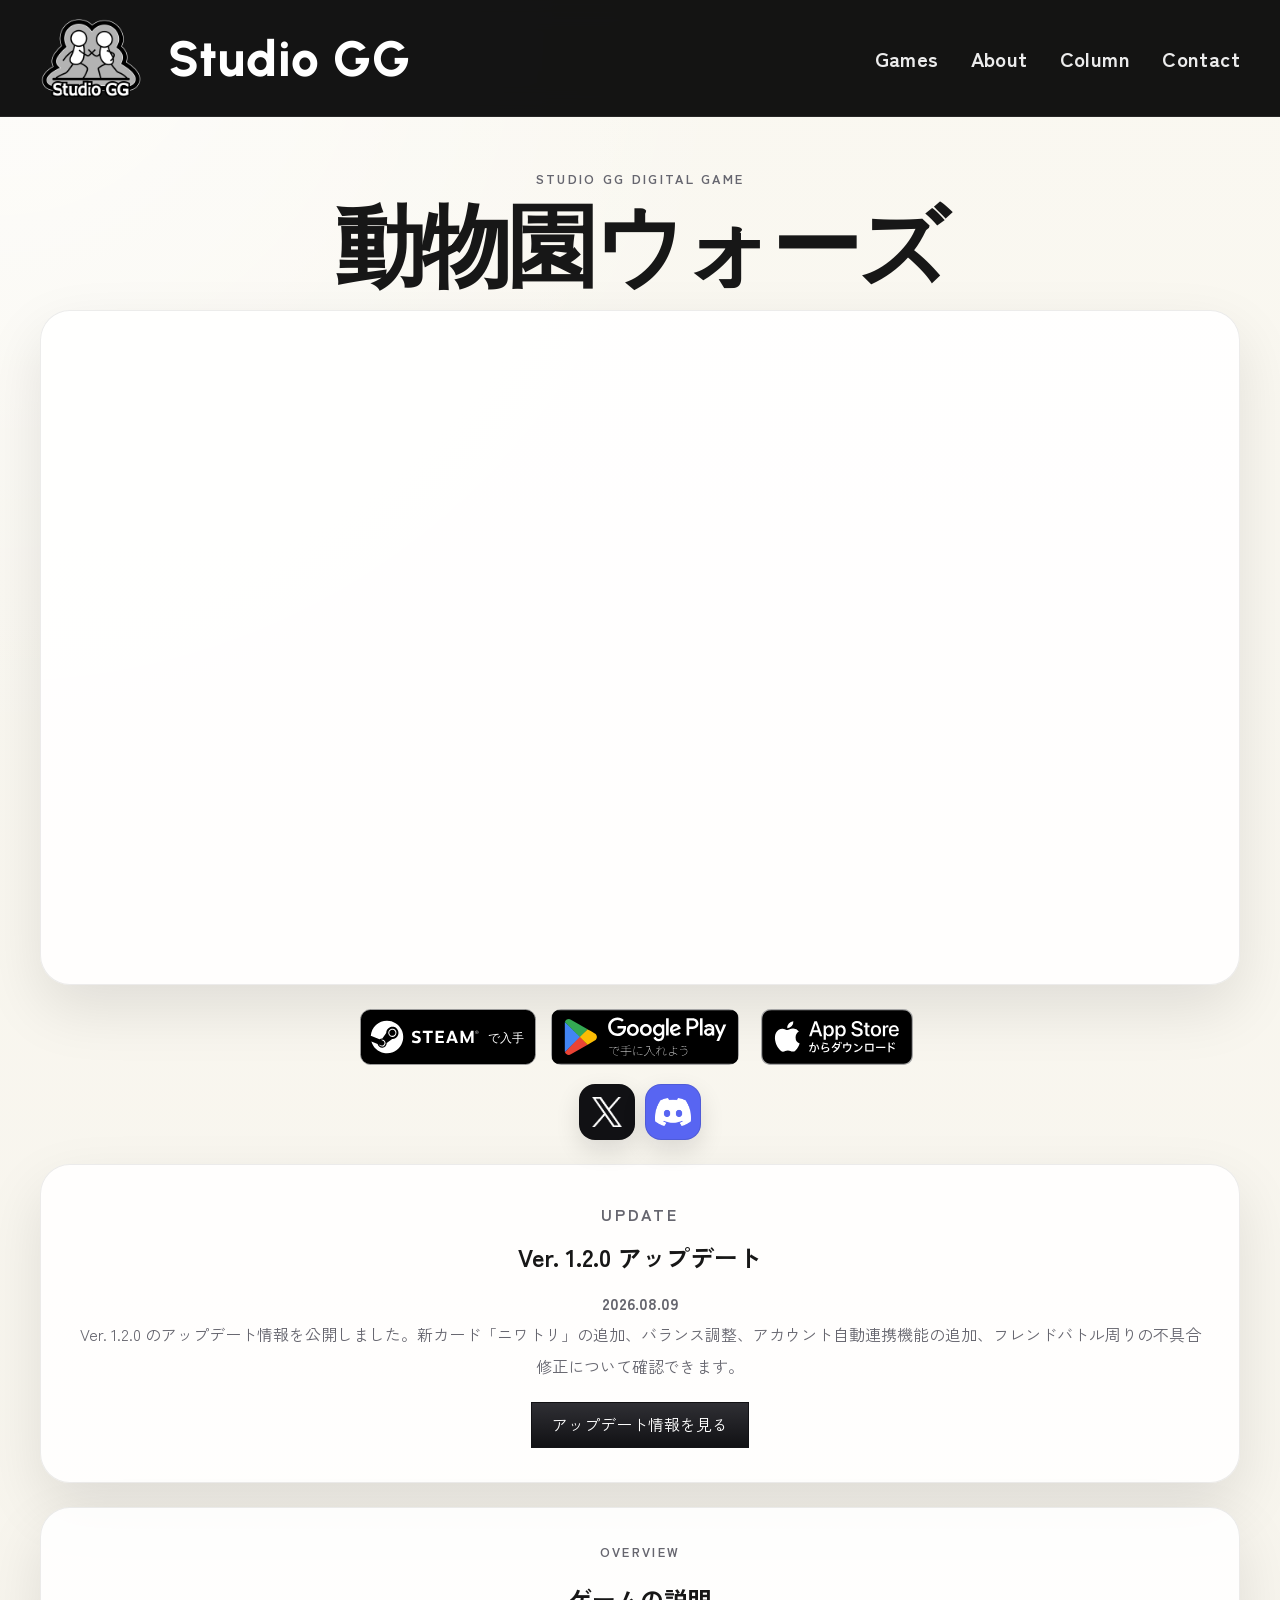
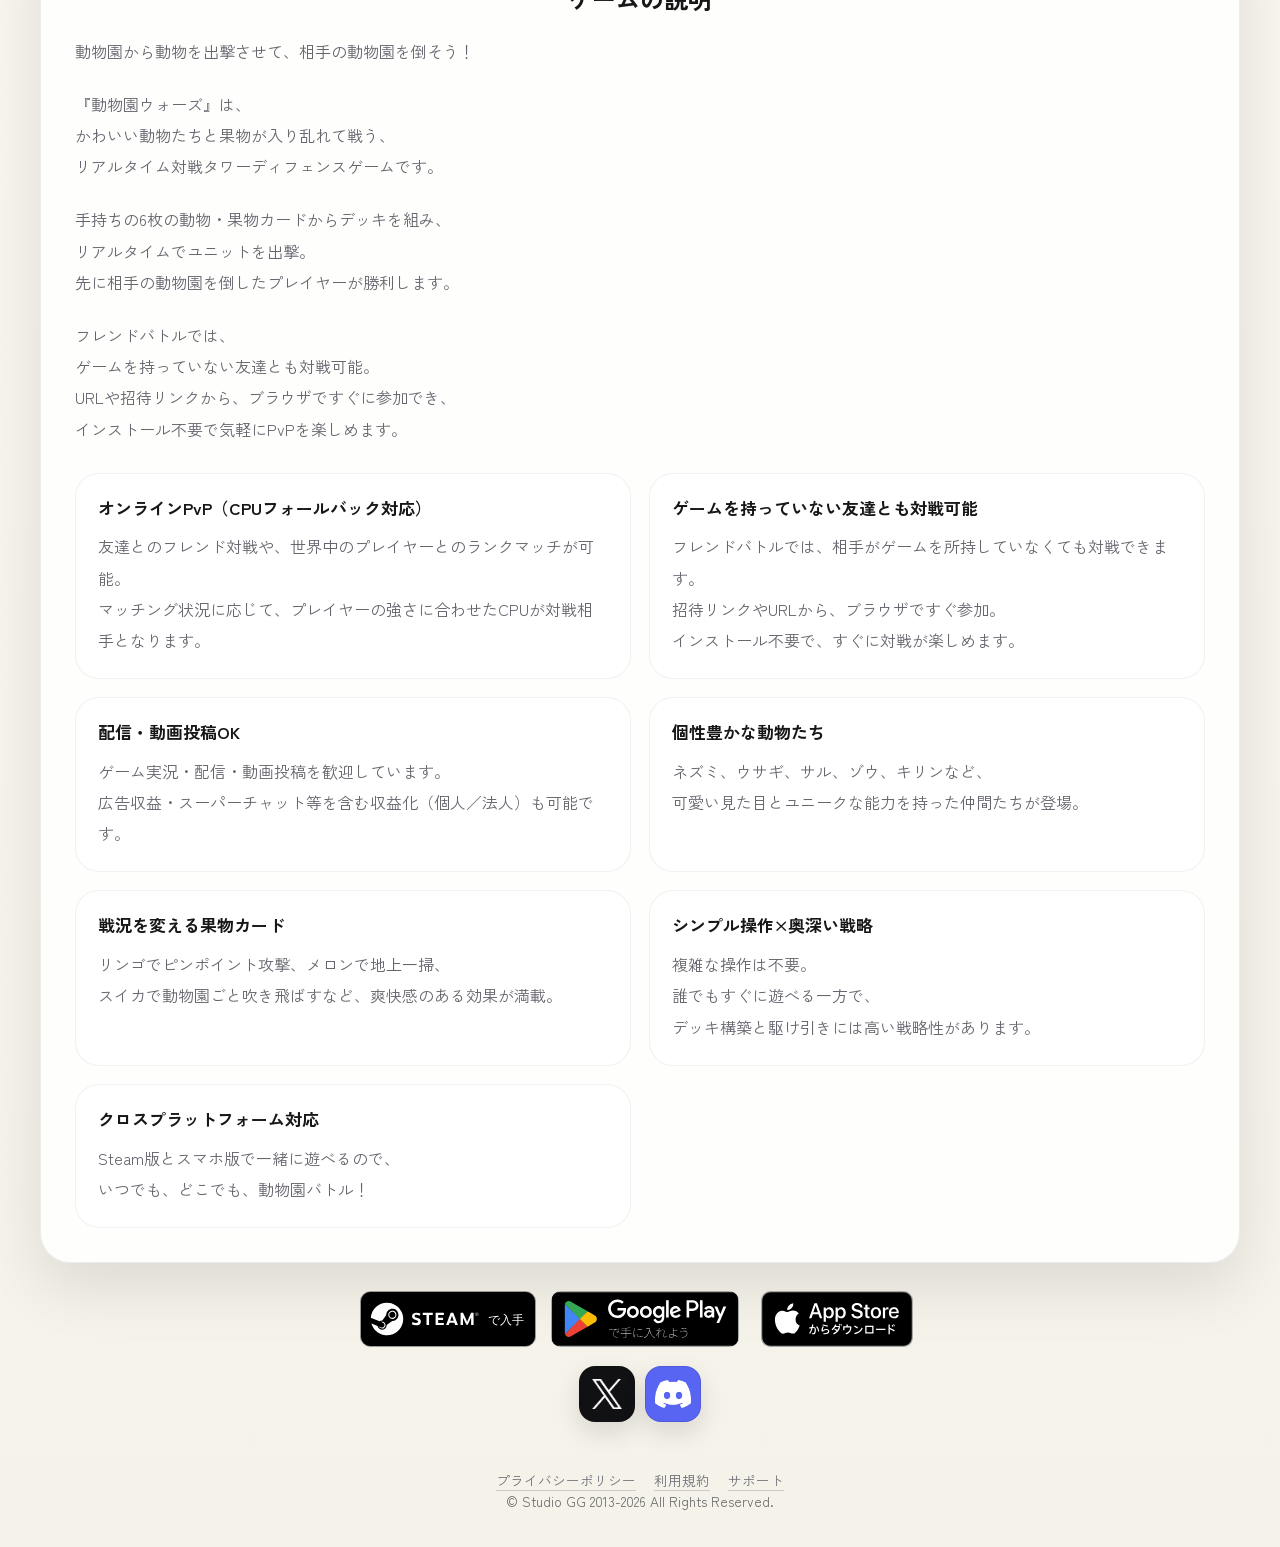
==== zoowars/index.html @ 24bf8c4b "Add Korean Zoo Wars landing page" ====
<!DOCTYPE html>
<html lang="ja">
<head>
  <!-- Google tag (gtag.js) -->
  <script async src="https://www.googletagmanager.com/gtag/js?id=AW-18334052214"></script>
  <script>
    window.dataLayer = window.dataLayer || [];
    function gtag(){dataLayer.push(arguments);}
    gtag('js', new Date());

    gtag('config', 'AW-18334052214');

    function gtag_report_conversion(url) {
      var callback = function () {
        if (typeof(url) != 'undefined') {
          window.location = url;
        }
      };
      gtag('event', 'conversion', {
          'send_to': 'AW-18334052214/2mWXCI-h9tIcEPberaZE',
          'value': 1.0,
          'currency': 'JPY',
          'event_callback': callback
      });
      return false;
    }
  </script>
  <meta charset="UTF-8">
  <meta name="viewport" content="width=device-width, initial-scale=1.0">
  <title>動物園ウォーズ | Studio GG</title>
  <meta
    name="description"
    content="動物園ウォーズは、かわいい動物たちと果物が入り乱れて戦うリアルタイム対戦タワーディフェンスゲームです。"
  >
  <link rel="preconnect" href="https://fonts.googleapis.com">
  <link rel="preconnect" href="https://fonts.gstatic.com" crossorigin>
  <link href="https://fonts.googleapis.com/css2?family=Zen+Kaku+Gothic+New:wght@400;500;700;900&family=Urbanist:wght@700;800&display=swap" rel="stylesheet">
  <link rel="icon" type="image/png" href="../assets/StudioGG_Logo.png">
  <link rel="alternate" hreflang="ja" href="https://studiogg.jp/zoowars/">
  <link rel="alternate" hreflang="en" href="https://studiogg.jp/zoowars/en/">
  <link rel="alternate" hreflang="ko" href="https://studiogg.jp/zoowars/ko/">
  <link rel="stylesheet" href="../styles.css">
  <link rel="stylesheet" href="zoowars.css">
</head>
<body>
  <header class="site-header">
    <div class="header-inner">
      <a class="brand" href="../index.html" aria-label="Studio GG トップへ">
        <img class="brand-logo" src="../assets/StudioGG_Logo.png" alt="Studio GG logo">
        <span class="brand-name">Studio GG</span>
      </a>
      <nav class="site-nav" aria-label="メインナビゲーション">
        <a href="../games.html">Games</a>
        <a href="../about.html">About</a>
        <a href="https://note.com/studiogg" target="_blank" rel="noreferrer">Column</a>
        <a href="../about.html#contact">Contact</a>
      </nav>
    </div>
  </header>

  <main class="zoowars-main">
    <section class="zoowars-movie-section" id="movie">
      <div class="zoowars-shell">
        <div class="zoowars-section-heading">
          <p class="zoowars-eyebrow">Studio GG Digital Game</p>
          <h1 class="zoowars-title">動物園ウォーズ</h1>
        </div>
        <div class="zoowars-movie-frame">
          <iframe
            src="https://www.youtube.com/embed/c8pI8lJVBgU"
            title="動物園ウォーズ Trailer"
            allow="accelerometer; autoplay; clipboard-write; encrypted-media; gyroscope; picture-in-picture; web-share"
            allowfullscreen
          ></iframe>
        </div>
      </div>
    </section>

    <section class="zoowars-links-section">
      <div class="zoowars-shell">
        <div class="zoowars-links">
          <a class="store-badge-link store-badge-steam store-badge-steam-large" href="https://store.steampowered.com/app/3989360/" target="_blank" rel="noreferrer" aria-label="Steam" onclick="gtag_report_conversion();"></a>
          <a class="store-badge-link" href="https://play.google.com/store/apps/details?id=jp.studiogg.zoowars" target="_blank" rel="noreferrer" aria-label="Google Play" onclick="gtag_report_conversion();">
            <span class="store-badge store-badge-google" aria-hidden="true"></span>
          </a>
          <a class="store-badge-link" href="https://apps.apple.com/app/id6759058085" target="_blank" rel="noreferrer" aria-label="App Store" onclick="gtag_report_conversion();">
            <span class="store-badge store-badge-appstore" aria-hidden="true"></span>
          </a>
        </div>
        <div class="zoowars-social-links" aria-label="動物園ウォーズ公式SNS">
          <a class="zoowars-social-link zoowars-social-x" href="https://x.com/ZooWarsStudioGG" target="_blank" rel="noreferrer" aria-label="動物園ウォーズ公式X">
            <img src="../assets/x-logo-white.png" alt="" aria-hidden="true">
          </a>
          <a class="zoowars-social-link zoowars-social-discord" href="https://discord.gg/shvw73ctFb" target="_blank" rel="noreferrer" aria-label="動物園ウォーズ公式Discord">
            <img src="../assets/Discord-Symbol-White.png" alt="" aria-hidden="true">
          </a>
        </div>
      </div>
    </section>

    <section class="zoowars-update-section" id="updates">
      <div class="zoowars-shell">
        <div class="zoowars-update-card">
          <div class="zoowars-section-heading">
            <p class="zoowars-eyebrow">Update</p>
            <h2>Ver. 1.2.0 アップデート</h2>
          </div>
          <p class="zoowars-update-date">2026.08.09</p>
          <p>Ver. 1.2.0 のアップデート情報を公開しました。新カード「ニワトリ」の追加、バランス調整、アカウント自動連携機能の追加、フレンドバトル周りの不具合修正について確認できます。</p>
          <p class="zoowars-update-actions">
            <a class="button primary" href="updates.html">アップデート情報を見る</a>
          </p>
        </div>
      </div>
    </section>

    <section class="zoowars-description-section" id="overview">
      <div class="zoowars-shell">
        <div class="zoowars-description">
          <div class="zoowars-section-heading">
            <p class="zoowars-eyebrow">Overview</p>
            <h2>ゲームの説明</h2>
          </div>

          <p>動物園から動物を出撃させて、相手の動物園を倒そう！</p>

          <p>『動物園ウォーズ』は、<br>かわいい動物たちと果物が入り乱れて戦う、<br>リアルタイム対戦タワーディフェンスゲームです。</p>

          <p>手持ちの6枚の動物・果物カードからデッキを組み、<br>リアルタイムでユニットを出撃。<br>先に相手の動物園を倒したプレイヤーが勝利します。</p>

          <p>フレンドバトルでは、<br>ゲームを持っていない友達とも対戦可能。<br>URLや招待リンクから、ブラウザですぐに参加でき、<br>インストール不要で気軽にPvPを楽しめます。</p>

          <div class="zoowars-feature-list">
            <article class="zoowars-feature">
              <h3>オンラインPvP（CPUフォールバック対応）</h3>
              <p>友達とのフレンド対戦や、世界中のプレイヤーとのランクマッチが可能。<br>マッチング状況に応じて、プレイヤーの強さに合わせたCPUが対戦相手となります。</p>
            </article>

            <article class="zoowars-feature">
              <h3>ゲームを持っていない友達とも対戦可能</h3>
              <p>フレンドバトルでは、相手がゲームを所持していなくても対戦できます。<br>招待リンクやURLから、ブラウザですぐ参加。<br>インストール不要で、すぐに対戦が楽しめます。</p>
            </article>

            <article class="zoowars-feature">
              <h3>配信・動画投稿OK</h3>
              <p>ゲーム実況・配信・動画投稿を歓迎しています。<br>広告収益・スーパーチャット等を含む収益化（個人／法人）も可能です。</p>
            </article>

            <article class="zoowars-feature">
              <h3>個性豊かな動物たち</h3>
              <p>ネズミ、ウサギ、サル、ゾウ、キリンなど、<br>可愛い見た目とユニークな能力を持った仲間たちが登場。</p>
            </article>

            <article class="zoowars-feature">
              <h3>戦況を変える果物カード</h3>
              <p>リンゴでピンポイント攻撃、メロンで地上一掃、<br>スイカで動物園ごと吹き飛ばすなど、爽快感のある効果が満載。</p>
            </article>

            <article class="zoowars-feature">
              <h3>シンプル操作×奥深い戦略</h3>
              <p>複雑な操作は不要。<br>誰でもすぐに遊べる一方で、<br>デッキ構築と駆け引きには高い戦略性があります。</p>
            </article>

            <article class="zoowars-feature">
              <h3>クロスプラットフォーム対応</h3>
              <p>Steam版とスマホ版で一緒に遊べるので、<br>いつでも、どこでも、動物園バトル！</p>
            </article>
          </div>
        </div>
      </div>
    </section>

    <section class="zoowars-links-section zoowars-links-section-bottom">
      <div class="zoowars-shell">
        <div class="zoowars-links">
          <a class="store-badge-link store-badge-steam store-badge-steam-large" href="https://store.steampowered.com/app/3989360/" target="_blank" rel="noreferrer" aria-label="Steam" onclick="gtag_report_conversion();"></a>
          <a class="store-badge-link" href="https://play.google.com/store/apps/details?id=jp.studiogg.zoowars" target="_blank" rel="noreferrer" aria-label="Google Play" onclick="gtag_report_conversion();">
            <span class="store-badge store-badge-google" aria-hidden="true"></span>
          </a>
          <a class="store-badge-link" href="https://apps.apple.com/app/id6759058085" target="_blank" rel="noreferrer" aria-label="App Store" onclick="gtag_report_conversion();">
            <span class="store-badge store-badge-appstore" aria-hidden="true"></span>
          </a>
        </div>
        <div class="zoowars-social-links" aria-label="動物園ウォーズ公式SNS">
          <a class="zoowars-social-link zoowars-social-x" href="https://x.com/ZooWarsStudioGG" target="_blank" rel="noreferrer" aria-label="動物園ウォーズ公式X">
            <img src="../assets/x-logo-white.png" alt="" aria-hidden="true">
          </a>
          <a class="zoowars-social-link zoowars-social-discord" href="https://discord.gg/shvw73ctFb" target="_blank" rel="noreferrer" aria-label="動物園ウォーズ公式Discord">
            <img src="../assets/Discord-Symbol-White.png" alt="" aria-hidden="true">
          </a>
        </div>
      </div>
    </section>
  </main>

  <footer class="lp-footer">
    <p class="footer-links">
      <a href="privacy.html">プライバシーポリシー</a>
      <a href="eula.html">利用規約</a>
      <a href="support.html">サポート</a>
    </p>
    <p>© Studio GG 2013-2026 All Rights Reserved.</p>
  </footer>
</body>
</html>
---- styles.css ----
:root {
  --bg: #fffdfb;
  --bg-soft: #f7f7f8;
  --panel: #ffffff;
  --panel-soft: #fafafa;
  --line: rgba(32, 32, 36, 0.08);
  --text: #202024;
  --muted: #6f6f78;
  --accent: #d9d9dd;
  --shadow: 0 20px 50px rgba(0, 0, 0, 0.08);
}

* {
  box-sizing: border-box;
}

html {
  scroll-behavior: smooth;
}

#top {
  scroll-margin-top: 116px;
}

body {
  margin: 0;
  min-height: 100vh;
  background:
    radial-gradient(circle at top left, rgba(240, 240, 243, 0.95), transparent 18%),
    radial-gradient(circle at 84% 12%, rgba(230, 230, 234, 0.85), transparent 16%),
    linear-gradient(180deg, #ffffff 0%, var(--bg) 100%);
  color: var(--text);
  font-family: "Zen Kaku Gothic New", sans-serif;
}

.page-shell {
  width: min(1200px, calc(100% - 40px));
  margin: 0 auto;
  padding: 12px 0 64px;
}

.site-header {
  position: sticky;
  top: 0;
  z-index: 100;
  width: 100%;
  margin: 0;
  background: rgba(0, 0, 0, 0.92);
  border-bottom: 1px solid rgba(255, 255, 255, 0.08);
  backdrop-filter: blur(12px);
}

.header-inner {
  width: min(1200px, calc(100% - 40px));
  margin: 0 auto;
  min-height: 116px;
  display: flex;
  align-items: center;
  justify-content: space-between;
  gap: 12px;
}

.brand {
  display: inline-flex;
  align-items: center;
  gap: 26px;
  color: inherit;
  text-decoration: none;
}

.brand-logo {
  display: block;
  height: 102px;
  width: auto;
}

.brand-name {
  display: none;
  color: #ffffff;
  font-family: "Urbanist", sans-serif;
  font-size: 3.1rem;
  font-weight: 800;
  letter-spacing: 0.02em;
  white-space: nowrap;
}

.site-nav {
  display: flex;
  align-items: center;
  gap: 32px;
}

.site-nav a {
  color: rgba(255, 255, 255, 0.92);
  text-decoration: none;
  font-size: 1.28rem;
  font-weight: 700;
  letter-spacing: 0.02em;
  padding: 14px 0;
  position: relative;
}

.site-nav a:hover {
  color: #ffffff;
}

.site-nav a::after {
  content: "";
  position: absolute;
  left: 0;
  right: 0;
  bottom: 2px;
  height: 4px;
  border-radius: 999px;
  background: linear-gradient(90deg, #d7d7db, #ffffff);
  opacity: 0;
  transform: scaleX(0.4);
  transition: opacity 180ms ease, transform 180ms ease;
}

.site-nav a:hover::after {
  opacity: 1;
  transform: scaleX(1);
}

.featured-stage {
  min-height: calc(100vh - 148px);
  background:
    radial-gradient(circle at 10% 10%, rgba(236, 236, 240, 0.78), transparent 22%),
    linear-gradient(180deg, #fffefe 0%, var(--bg-soft) 100%);
}

.featured-stage-inner {
  width: min(1200px, calc(100% - 40px));
  min-height: calc(100vh - 148px);
  margin: 0 auto;
  display: flex;
  flex-direction: column;
  align-items: center;
  justify-content: flex-start;
  padding: 16px 0 28px;
}

.featured-stage-media,
.featured-stage-copy {
  min-height: auto;
}

.featured-stage-media {
  display: flex;
  align-items: center;
  justify-content: center;
  width: 100%;
  padding: 12px 20px 16px;
}

.featured-stage-link {
  display: block;
  width: 100%;
  max-width: 1040px;
  color: inherit;
  text-decoration: none;
}

.featured-stage-copy {
  display: flex;
  flex-direction: column;
  justify-content: center;
  width: 100%;
  padding: 0 20px 40px;
  border-left: 0;
  background: transparent;
}

.featured-stage-copy-compact {
  align-items: center;
  text-align: center;
}

.video-frame {
  width: 100%;
  max-width: 880px;
  aspect-ratio: 16 / 9;
  background: #000;
  border: 1px solid rgba(51, 41, 69, 0.08);
  box-shadow: var(--shadow);
  border-radius: 24px;
  overflow: hidden;
}

.video-frame iframe {
  width: 100%;
  height: 100%;
  border: 0;
}

.video-frame img {
  display: block;
  width: 100%;
  height: 100%;
  object-fit: cover;
}

.featured-image-frame {
  max-width: 1040px;
  aspect-ratio: 16 / 9;
  background: #f3f3f5;
}

.featured-image-frame img {
  object-fit: cover;
}

.stage-kicker,
.section-label,
.card-label,
time {
  margin: 0;
  color: #787880;
  font-size: 0.78rem;
  letter-spacing: 0.16em;
  text-transform: uppercase;
}

.featured-stage h1,
.about-section h2,
.contact-copy h2,
.feature-card h2,
.news-strip h2,
.games-hero h1,
.games-section h2 {
  margin: 12px 0 0;
  line-height: 1.08;
}

.featured-stage h1 {
  font-family: "Urbanist", sans-serif;
  font-size: clamp(3rem, 6vw, 5.8rem);
  letter-spacing: -0.04em;
}

.stage-text,
.about-section p,
.contact-copy p,
.featured-news p,
.news-list span,
.hero-text,
.game-entry p {
  color: var(--muted);
  line-height: 1.85;
}

.stage-text {
  margin: 18px 0 0;
  max-width: 32rem;
  font-size: 0.92rem;
  letter-spacing: 0.12em;
  text-transform: uppercase;
  color: #82828a;
}

.stage-kicker {
  font-weight: 700;
}

.stage-actions,
.hero-actions {
  display: flex;
  flex-wrap: wrap;
  align-items: flex-start;
  gap: 12px;
  margin-top: 22px;
}

.stage-actions-compact {
  max-width: 1040px;
  justify-content: center;
  margin-top: 0;
}

.stage-actions-compact .button {
  min-height: 54px;
  padding: 0 24px;
  font-size: 1.02rem;
}

.store-coming-soon {
  display: inline-flex;
  flex-direction: column;
  align-items: center;
  gap: 6px;
}

.store-badge {
  display: inline-block;
  height: 54px;
  border-radius: 10px;
  background-position: center;
  background-repeat: no-repeat;
  background-size: contain;
}

.store-badge-link {
  display: inline-block;
  background-position: center;
  background-repeat: no-repeat;
  background-size: contain;
  text-decoration: none;
  transition: transform 180ms ease, box-shadow 180ms ease, filter 180ms ease;
}

.store-badge-link:hover {
  transform: translateY(-2px);
  filter: brightness(1.02);
}

.store-badge-steam {
  width: 172px;
  height: 54px;
  background-image: url("assets/steam_button.svg?v=2");
}

.store-badge-more {
  width: 174px;
  height: 54px;
  background-image: url("assets/more_button.svg");
}

.text-button-more {
  min-width: 174px;
  height: 54px;
  min-height: 0;
  padding: 0 24px;
  border-radius: 14px;
  border-color: rgba(17, 17, 20, 0.12);
  background: #ffffff;
  box-shadow: 0 8px 20px rgba(15, 15, 18, 0.08);
  color: #111114;
  font-size: 1rem;
  font-weight: 700;
  letter-spacing: 0.01em;
  line-height: 1;
}

.text-button-more:hover {
  transform: translateY(-2px);
  filter: brightness(1.02);
  background: #ffffff;
}

.store-badge-google {
  width: 182px;
  background-image: url("assets/GetItOnGooglePlay_Badge_Web_color_Japanese.svg");
}

.store-badge-appstore {
  width: 164px;
  background-image: url("assets/Download_on_the_App_Store_Badge_JP_RGB_blk_100317.svg");
}

.store-badge-muted {
  opacity: 0.45;
  filter: grayscale(0.15);
}

.store-coming-soon-label {
  color: #8b8b92;
  font-size: 0.82rem;
  font-weight: 700;
  letter-spacing: 0.1em;
  text-transform: uppercase;
}

.news-strip,
.feature-card,
.about-section,
.contact-section,
.games-hero,
.games-section {
  background: linear-gradient(180deg, var(--panel) 0%, var(--panel-soft) 100%);
  border: 1px solid var(--line);
  box-shadow: var(--shadow);
  border-radius: 28px;
}

.content-grid {
  display: grid;
  grid-template-columns: repeat(3, minmax(0, 1fr));
  gap: 18px;
  margin-top: 18px;
}

.feature-card {
  display: block;
  min-height: 360px;
  padding: 18px;
  color: inherit;
  text-decoration: none;
}

.feature-card-image {
  display: grid;
  grid-template-rows: 1fr auto auto auto auto;
  gap: 10px;
}

.card-visual {
  display: block;
  min-height: 230px;
  border-radius: 22px;
  border: 1px solid rgba(51, 41, 69, 0.08);
  background-color: #efeff2;
  background-size: cover;
  background-position: center;
}

.visual-games {
  background:
    linear-gradient(180deg, rgba(255, 255, 255, 0.06), rgba(0, 0, 0, 0.12)),
    url("zoowars/ZooWars_KeyVisual.png");
  background-size: cover;
  background-position: center;
  background-repeat: no-repeat;
}

.visual-about {
  background:
    url("assets/StudioGG_Logo.png"),
    linear-gradient(135deg, #f4f4f6 0%, #d8d8de 100%);
  background-size: 58%, cover;
  background-position: center, center;
  background-repeat: no-repeat;
}

.visual-contact {
  background:
    linear-gradient(180deg, rgba(255, 255, 255, 0.4), transparent 35%),
    linear-gradient(135deg, #2d2d33 0%, #111114 100%);
}

.visual-column {
  background:
    url("assets/note_logo.svg"),
    linear-gradient(135deg, #f4f4f6 0%, #d8d8de 100%);
  background-size: 54%, cover;
  background-position: center, center;
  background-repeat: no-repeat;
}

.feature-card h2 {
  margin: 0;
  line-height: 1;
}

.card-description,
.game-description {
  margin: 0;
  color: var(--muted);
  line-height: 1.75;
  font-size: 0.92rem;
}

.card-meta {
  display: inline-block;
  color: #74747b;
  font-size: 0.82rem;
  font-weight: 700;
  letter-spacing: 0.12em;
  text-transform: uppercase;
}

.button {
  display: inline-flex;
  align-items: center;
  justify-content: center;
  min-height: 46px;
  padding: 0 20px;
  border: 1px solid rgba(51, 41, 69, 0.1);
  background: transparent;
  color: var(--text);
  text-decoration: none;
  font: inherit;
  cursor: pointer;
}

.button.primary {
  background: linear-gradient(180deg, #2f2f34, #111114);
  color: #fff;
  border-color: rgba(17, 17, 20, 0.9);
}

.button.secondary {
  background: rgba(255, 255, 255, 0.96);
}

.button-disabled {
  color: #98989f;
  background: rgba(244, 244, 246, 0.96);
  border-color: rgba(51, 41, 69, 0.08);
  cursor: default;
  pointer-events: none;
}

.news-strip {
  padding: 26px 28px 22px;
}

.news-strip-head {
  display: flex;
  align-items: end;
  justify-content: space-between;
  gap: 16px;
}

.news-strip-content {
  margin-top: 14px;
}

.news-more {
  margin-top: 18px;
}

.news-link {
  color: var(--text);
  text-decoration: none;
  font-size: 0.92rem;
  font-weight: 700;
}

.featured-news {
  padding: 20px 0;
}

.featured-news h3 {
  margin: 10px 0 8px;
  font-size: 1.3rem;
}

.news-list {
  list-style: none;
  padding: 0;
  margin: 8px 0 0;
}

.news-list li {
  display: grid;
  gap: 6px;
  padding: 16px 0;
  border-top: 1px solid rgba(51, 41, 69, 0.08);
}

.feature-games {
  grid-column: span 1;
}

.about-section,
.contact-section {
  display: grid;
  grid-template-columns: 0.9fr 1.1fr;
  gap: 24px;
  margin-top: 18px;
  padding: 30px;
}

.about-combined-body {
  display: grid;
  gap: 20px;
}

.about-combined-body > p {
  margin: 0;
}

.about-features {
  display: grid;
  gap: 16px;
}

.contact-form {
  display: grid;
  gap: 14px;
}

.contact-form label {
  display: grid;
  gap: 8px;
  font-size: 0.96rem;
}

.contact-form input,
.contact-form select,
.contact-form textarea {
  width: 100%;
  padding: 14px 16px;
  border: 1px solid rgba(51, 41, 69, 0.1);
  background: rgba(255, 255, 255, 0.98);
  color: var(--text);
  font: inherit;
}

.contact-form textarea {
  resize: vertical;
}

.contact-form input:focus,
.contact-form select:focus,
.contact-form textarea:focus {
  outline: 2px solid rgba(40, 40, 46, 0.12);
  border-color: rgba(40, 40, 46, 0.24);
}

.contact-form input::placeholder,
.contact-form textarea::placeholder {
  color: #8d8f99;
}

.contact-mail {
  display: grid;
  align-content: center;
  gap: 14px;
}

.contact-note {
  margin: 0;
  color: var(--muted);
  line-height: 1.8;
}

.site-footer {
  padding: 26px 0 8px;
}

.site-footer p {
  margin: 0;
  color: var(--muted);
  font-size: 0.82rem;
  text-align: center;
}

.footer-links {
  display: flex;
  justify-content: center;
  align-items: center;
  flex-wrap: wrap;
  gap: 10px 18px;
  margin-bottom: 10px;
}

.footer-links a {
  color: var(--muted);
  text-decoration: none;
  border-bottom: 1px solid rgba(32, 32, 36, 0.18);
}

.footer-links a:hover {
  border-bottom-color: rgba(32, 32, 36, 0.42);
}

.legacy-link {
  color: inherit;
  text-decoration: none;
  border-bottom: 1px solid rgba(32, 32, 36, 0.18);
}

.legacy-link:hover {
  border-bottom-color: rgba(32, 32, 36, 0.42);
}

.games-hero {
  margin-top: 0;
  padding: 34px;
}

.games-hero > div {
  max-width: 920px;
}

.games-hero p {
  margin: 14px 0 0;
  color: var(--muted);
  line-height: 1.9;
}

.about-features {
  display: grid;
  grid-template-columns: repeat(3, minmax(0, 1fr));
  gap: 12px;
  margin-top: 24px;
}

.feature-entry {
  min-height: 100%;
}

.feature-entry h3 {
  margin: 0;
  font-size: 1rem;
  line-height: 1.45;
}

.about-logo-lockup {
  display: flex;
  justify-content: center;
  margin: 28px 0 24px;
}

.about-logo-lockup img {
  width: min(360px, 72%);
  height: auto;
}

.games-section {
  margin-top: 18px;
  padding: 30px;
}

.legal-page {
  padding: 34px;
}

.legal-content {
  display: grid;
  gap: 22px;
  min-width: 0;
}

.legal-block {
  min-width: 0;
}

.legal-block h2 {
  margin: 0 0 10px;
  font-size: 1.12rem;
}

.legal-block p,
.legal-list {
  margin: 0;
  color: var(--muted);
  line-height: 1.9;
  overflow-wrap: anywhere;
  word-break: break-word;
}

.legal-block a,
.legal-list a {
  overflow-wrap: anywhere;
  word-break: break-word;
}

.legal-block p + p {
  margin-top: 12px;
}

.legal-block p:has(.button) {
  margin-top: 18px;
}

.legal-list {
  padding-left: 1.2em;
}

.subheading {
  margin: 8px 0 0;
  font-size: 1.4rem;
  line-height: 1.2;
}

.section-heading {
  margin-bottom: 18px;
}

.games-list {
  display: grid;
  gap: 16px;
}

.boardgames-list {
  grid-template-columns: repeat(3, minmax(0, 1fr));
}

.boardgames-group + .boardgames-group {
  margin-top: 28px;
}

.game-entry {
  display: grid;
  gap: 14px;
  padding: 22px;
  border: 1px solid rgba(51, 41, 69, 0.08);
  background: rgba(255, 247, 250, 0.92);
  border-radius: 22px;
}

.boardgame-entry {
  align-content: start;
  min-height: 420px;
}

.boardgame-entry h3 {
  margin: 0;
  line-height: 1.45;
}

.boardgame-link {
  color: inherit;
  text-decoration: none;
  transition: transform 180ms ease, box-shadow 180ms ease;
}

.boardgame-link:hover {
  transform: translateY(-2px);
  box-shadow: 0 22px 54px rgba(0, 0, 0, 0.1);
}

.boardgame-visual {
  display: block;
  aspect-ratio: 3 / 4;
  border-radius: 18px;
  border: 1px solid rgba(51, 41, 69, 0.08);
  background-color: #ececf0;
}

.visual-boardgame {
  background:
    linear-gradient(180deg, rgba(255, 255, 255, 0.35), transparent 30%),
    radial-gradient(circle at 25% 24%, rgba(255, 255, 255, 0.92), transparent 16%),
    linear-gradient(135deg, #d8d8de 0%, #a7a8b0 100%);
}

.visual-zoowars-cardgame,
.visual-dangerous-mining,
.visual-terrible-monster,
.visual-cloverland-with-brownies,
.visual-littletownbuilders,
.visual-harapeko-bahamuto,
.visual-tenohira-dungeon,
.visual-firm-with-brownies,
.visual-frontier-with-brownies,
.visual-minecart-town,
.visual-northern-branch,
.visual-meikyu-suiri,
.visual-meikyu-suiri-omnibus {
  background-color: #f5f5f7;
  background-position: center;
  background-repeat: no-repeat;
  background-size: contain;
}

.visual-zoowars-cardgame {
  background-image: url("games/zoowars_cardgame.png");
}

.visual-dangerous-mining {
  background-image: url("games/dengerous_mining.png");
}

.visual-terrible-monster {
  background-image: url("games/terrible_monster.jpg");
}

.visual-cloverland-with-brownies {
  background-image: url("games/cloverland_with_brownies.jpg");
}

.visual-littletownbuilders {
  background-image: url("games/littletownbuilders.jpg");
}

.visual-harapeko-bahamuto {
  background-image: url("games/harapeko_bahamuto.jpg");
}

.visual-tenohira-dungeon {
  background-image: url("games/tenohira_dungeon.png");
}

.visual-firm-with-brownies {
  background-image: url("games/firm_with_brownies.jpg");
}

.visual-frontier-with-brownies {
  background-image: url("games/frontier_with_brownies.jpg");
}

.visual-minecart-town {
  background-image: url("games/minecart_town.png");
}

.visual-northern-branch {
  background-image: url("games/northern_branch.jpg");
}

.visual-meikyu-suiri {
  background-image: url("games/meikyu_suiri.jpg");
}

.visual-meikyu-suiri-omnibus {
  background-image: url("games/meikyu_suiri_omnibus.jpg");
}

.featured-game-visual {
  background-image: url("zoowars/ZooWars_KeyVisual.png");
  background-size: cover;
  background-position: center;
  background-repeat: no-repeat;
  background-color: #f3f3f5;
  aspect-ratio: 16 / 9;
  min-height: auto;
}

.member-entry {
  grid-template-columns: 88px 1fr;
  align-items: start;
  gap: 18px;
}

.member-icon {
  width: 88px;
  height: 88px;
  border-radius: 50%;
  overflow: hidden;
  background: transparent;
}

.member-icon img {
  display: block;
  width: 100%;
  height: 100%;
  object-fit: cover;
}

.member-icon-placeholder {
  background: #efeff2;
}

.member-body {
  display: grid;
  gap: 8px;
}

.member-body h3 {
  margin: 0;
}

.member-body p {
  margin: 0;
}

.member-body a {
  color: inherit;
  text-decoration: none;
  border-bottom: 1px solid rgba(51, 41, 69, 0.18);
}

.member-body a:hover {
  border-bottom-color: rgba(51, 41, 69, 0.42);
}

.featured-game {
  display: grid;
  gap: 18px;
  transition: transform 180ms ease, box-shadow 180ms ease;
}

.featured-game:hover {
  transform: translateY(-2px);
  box-shadow: 0 22px 54px rgba(0, 0, 0, 0.08);
}

.featured-game-main {
  display: grid;
  grid-template-columns: minmax(0, 1.05fr) minmax(0, 0.95fr);
  align-items: start;
  gap: 20px;
  color: inherit;
  text-decoration: none;
}

.button {
  transition: transform 180ms ease, box-shadow 180ms ease, background-color 180ms ease, border-color 180ms ease;
}

.featured-game-body {
  display: grid;
  align-content: start;
  gap: 14px;
}

.featured-game-body h3 {
  margin: 0;
}

.game-links {
  display: flex;
  flex-wrap: wrap;
  align-items: flex-start;
  gap: 12px;
}

.game-store-coming-soon {
  display: inline-flex;
  flex-direction: column;
  align-items: center;
  gap: 6px;
}

.game-links .button {
  min-height: 54px;
}

@media (max-width: 1100px) {
  .featured-stage,
  .about-section,
  .contact-section {
    grid-template-columns: 1fr;
  }

  .featured-stage-copy {
    border-left: 0;
    border-top: 1px solid rgba(51, 41, 69, 0.08);
    padding-left: 40px;
  }

  .stage-meta {
    grid-template-columns: 1fr;
  }

  .content-grid {
    grid-template-columns: 1fr;
  }

  .feature-card {
    min-height: 300px;
  }

  .card-visual {
    min-height: 180px;
  }

  .visual-about {
    background-size: 34%, cover;
    background-position: center, center;
  }

  .featured-game {
    gap: 16px;
  }

  .featured-game-main {
    grid-template-columns: 1fr;
  }

  .about-features {
    grid-template-columns: 1fr;
  }

  .member-entry {
    grid-template-columns: 1fr;
  }

  .about-logo-lockup img {
    width: min(280px, 78%);
  }
}

@media (max-width: 760px) {
  .page-shell,
  .header-inner {
    width: min(100% - 20px, 1200px);
  }

  .header-inner {
    min-height: 92px;
    flex-wrap: wrap;
    padding: 12px 0;
  }

  .site-nav {
    gap: 18px;
  }

  .brand-logo {
    height: 72px;
  }

  #top {
    scroll-margin-top: 92px;
  }

  .site-nav a {
    font-size: 1.08rem;
  }

  .featured-stage {
    min-height: auto;
  }

  .featured-stage-inner {
    width: min(100% - 20px, 1200px);
    min-height: auto;
    grid-template-columns: 1fr;
    padding: 10px 0 20px;
  }

  .featured-stage-media {
    padding: 8px 10px 12px;
  }

  .featured-stage-copy {
    padding: 16px 20px 20px;
  }

  .news-strip-head {
    align-items: start;
    flex-direction: column;
  }

  .featured-stage h1 {
    font-size: clamp(2.3rem, 12vw, 4rem);
  }

  .game-links .button {
    min-height: 50px;
  }

  .news-strip,
  .feature-card,
  .about-section,
  .contact-section,
  .games-hero,
  .games-section {
    padding: 22px;
  }

  .feature-card {
    min-height: 260px;
  }

  .card-visual {
    min-height: 160px;
  }

  .boardgame-entry {
    min-height: 320px;
  }

  .boardgame-visual {
    aspect-ratio: 4 / 5;
  }

  .featured-game-visual {
    aspect-ratio: 16 / 9;
  }

  .visual-about {
    background-size: 42%, cover;
  }
}

@media (max-width: 640px) {
  .boardgames-list {
    grid-template-columns: 1fr;
  }

  .boardgame-entry {
    min-height: 280px;
  }

  .boardgame-visual {
    aspect-ratio: 1 / 1.15;
  }

  .featured-game-visual {
    aspect-ratio: 16 / 9;
  }
}

@media (min-width: 1000px) {
  .brand-name {
    display: inline-block;
  }
}
---- zoowars/zoowars.css ----
:root {
  --zw-bg: #f5f2ea;
  --zw-panel: rgba(255, 255, 255, 0.88);
  --zw-line: rgba(23, 23, 23, 0.08);
  --zw-text: #171717;
  --zw-muted: #66666f;
  --zw-shadow: 0 24px 60px rgba(0, 0, 0, 0.1);
}

body {
  background:
    radial-gradient(circle at top left, rgba(255, 255, 255, 0.7), transparent 22%),
    linear-gradient(180deg, #faf8f1 0%, var(--zw-bg) 100%);
  color: var(--zw-text);
}

.zoowars-main {
  padding: 28px 0 48px;
}

.zoowars-shell,
.lp-footer {
  width: min(1200px, calc(100% - 40px));
  margin: 0 auto;
}

.zoowars-eyebrow {
  margin: 0;
  color: var(--zw-muted);
  font-size: 0.8rem;
  font-weight: 700;
  letter-spacing: 0.18em;
  text-transform: uppercase;
}

.zoowars-title {
  margin: 12px 0 0;
  line-height: 1.05;
}

.zoowars-title {
  font-family: "Urbanist", sans-serif;
  font-size: clamp(3rem, 7vw, 5.8rem);
  letter-spacing: -0.04em;
}

.zoowars-movie-frame,
.zoowars-description,
.zoowars-update-card {
  background: var(--zw-panel);
  border: 1px solid var(--zw-line);
  border-radius: 30px;
  box-shadow: var(--zw-shadow);
}

.zoowars-movie-section,
.zoowars-links-section,
.zoowars-update-section,
.zoowars-description-section {
  margin-top: 24px;
}

.zoowars-section-heading {
  margin-bottom: 16px;
  text-align: center;
}

.zoowars-movie-frame {
  overflow: hidden;
  aspect-ratio: 16 / 9;
}

.zoowars-movie-frame iframe {
  width: 100%;
  height: 100%;
  border: 0;
}

.zoowars-links {
  display: flex;
  flex-wrap: wrap;
  align-items: flex-start;
  justify-content: center;
  gap: 14px;
}

.zoowars-social-links {
  display: flex;
  flex-wrap: wrap;
  align-items: center;
  justify-content: center;
  gap: 10px;
  margin-top: 14px;
}

.zoowars-social-link {
  display: inline-flex;
  align-items: center;
  justify-content: center;
  width: 56px;
  height: 56px;
  border: 1px solid rgba(23, 23, 23, 0.12);
  border-radius: 16px;
  color: #ffffff;
  text-decoration: none;
  font-weight: 800;
  line-height: 1;
  box-shadow: 0 10px 24px rgba(15, 15, 18, 0.12);
  transition: transform 180ms ease, filter 180ms ease, box-shadow 180ms ease;
}

.zoowars-social-link:hover {
  transform: translateY(-2px);
  filter: brightness(1.05);
  box-shadow: 0 14px 30px rgba(15, 15, 18, 0.16);
}

.zoowars-social-link img {
  display: block;
  max-width: 30px;
  max-height: 30px;
  object-fit: contain;
}

.zoowars-social-discord img {
  max-width: 36px;
}

.zoowars-social-x {
  background: #111114;
}

.zoowars-social-discord {
  background: #5865f2;
}

.store-badge-steam-large {
  width: 178px;
  height: 56px;
}

.zoowars-store-coming-soon {
  display: inline-flex;
  flex-direction: column;
  align-items: center;
  gap: 6px;
}

.store-badge {
  display: inline-block;
  height: 56px;
  border-radius: 10px;
  background-position: center;
  background-repeat: no-repeat;
  background-size: contain;
}

.store-badge-google {
  width: 188px;
  background-image: url("../assets/GetItOnGooglePlay_Badge_Web_color_Japanese.svg");
}

.store-badge-appstore {
  width: 168px;
  background-image: url("../assets/Download_on_the_App_Store_Badge_JP_RGB_blk_100317.svg");
}

.zoowars-page-en .store-badge-steam {
  background-image: url("../assets/steam_button_en.svg");
}

.zoowars-page-en .store-badge-google {
  background-image: url("../assets/GetItOnGooglePlay_Badge_Web_color_English.svg");
}

.zoowars-page-en .store-badge-appstore {
  background-image: url("../assets/Download_on_the_App_Store_Badge_US-UK_RGB_blk_092917.svg");
}

.store-badge-muted {
  opacity: 0.45;
  filter: grayscale(0.15);
}

.store-coming-soon-label {
  color: #8b8b92;
  font-size: 0.82rem;
  font-weight: 700;
  letter-spacing: 0.1em;
  text-transform: uppercase;
}

.zoowars-description,
.zoowars-update-card {
  padding: 34px;
}

.zoowars-description > p,
.zoowars-feature p,
.zoowars-update-card p,
.balance-update-card p,
.balance-update-card li {
  margin: 0;
  color: var(--zw-muted);
  line-height: 1.95;
  font-size: 1rem;
}

.zoowars-description > p + p {
  margin-top: 22px;
}

.zoowars-update-card {
  text-align: center;
}

.zoowars-update-card-left {
  text-align: left;
}

.zoowars-update-card-left .zoowars-eyebrow {
  text-align: left;
}

.zoowars-update-card h2 {
  margin: 12px 0 0;
  line-height: 1.25;
}

.zoowars-update-date {
  margin-top: 12px;
  font-weight: 700;
}

.zoowars-update-card .zoowars-update-actions {
  margin-top: 20px;
}

.zoowars-update-summary,
.zoowars-update-list {
  margin: 16px 0 0;
  padding-left: 1.25rem;
}

.zoowars-update-summary li,
.zoowars-update-list li {
  color: var(--zw-muted);
  line-height: 1.9;
}

.zoowars-update-list {
  list-style: none;
  padding-left: 0;
}

.zoowars-update-list li {
  display: grid;
  grid-template-columns: 8.5rem 1fr;
  gap: 12px;
  padding: 14px 0;
  border-top: 1px solid var(--zw-line);
}

.zoowars-update-list li:first-child {
  border-top: 0;
  padding-top: 0;
}

.zoowars-update-list time {
  font-weight: 700;
  color: var(--zw-text);
}

.zoowars-update-detail {
  margin-top: 28px;
  padding-top: 24px;
  border-top: 1px solid var(--zw-line);
}

.zoowars-update-detail h3 {
  margin: 0 0 10px;
  line-height: 1.4;
}

.zoowars-update-detail h4 {
  margin: 20px 0 8px;
  line-height: 1.4;
  font-size: 1rem;
}

.zoowars-update-detail ul {
  margin: 12px 0 0;
  padding-left: 1.25rem;
}

.zoowars-update-detail li,
.zoowars-past-updates p {
  color: var(--zw-muted);
  line-height: 1.9;
}

.zoowars-past-updates summary {
  display: flex;
  flex-wrap: wrap;
  gap: 8px 14px;
  align-items: center;
  cursor: pointer;
  font-size: 1.2rem;
  font-weight: 700;
}

.zoowars-past-updates p {
  margin: 14px 0 0;
}

.zoowars-past-updates time {
  color: var(--zw-muted);
  font-size: 0.95rem;
}

.zoowars-past-update-list {
  display: grid;
  gap: 14px;
  margin-top: 16px;
}

.zoowars-past-update-body {
  margin-top: 16px;
}

.zoowars-past-update-body .zoowars-update-card {
  box-shadow: none;
}

.balance-update-card {
  background: var(--zw-panel);
  border: 1px solid var(--zw-line);
  border-radius: 30px;
  box-shadow: var(--zw-shadow);
  padding: 34px;
}

.balance-update-card section + section {
  margin-top: 30px;
  padding-top: 28px;
  border-top: 1px solid var(--zw-line);
}

.balance-update-card h2 {
  margin: 0 0 12px;
  line-height: 1.35;
}

.balance-update-card h3 {
  margin: 22px 0 8px;
  line-height: 1.4;
}

.balance-update-card ul {
  margin: 12px 0 0;
  padding-left: 1.25rem;
}

.balance-update-meta {
  margin-top: 14px;
}

.balance-update-actions {
  display: flex;
  flex-wrap: wrap;
  gap: 12px;
  margin-top: 24px;
}

.zoowars-feature-list {
  display: grid;
  grid-template-columns: repeat(2, minmax(0, 1fr));
  gap: 18px;
  margin-top: 28px;
}

.zoowars-feature {
  padding: 22px;
  background: rgba(255, 255, 255, 0.72);
  border: 1px solid rgba(23, 23, 23, 0.06);
  border-radius: 24px;
}

.zoowars-feature h3 {
  margin: 0 0 12px;
  line-height: 1.4;
  font-size: 1.06rem;
}

.zoowars-links-section-bottom {
  margin-top: 28px;
}

.lp-footer {
  padding: 0 0 36px;
}

.lp-footer p {
  margin: 0;
  color: #6a6a6a;
  font-size: 0.85rem;
  text-align: center;
}

.account-transfer-page {
  padding: 28px 0 48px;
}

.account-transfer-hero,
.account-transfer-section {
  margin-top: 24px;
}

.account-transfer-card,
.account-transfer-step,
.account-transfer-note,
.account-transfer-image {
  background: var(--zw-panel);
  border: 1px solid var(--zw-line);
  border-radius: 30px;
  box-shadow: var(--zw-shadow);
}

.account-transfer-card {
  padding: 34px;
}

.account-transfer-card p,
.account-transfer-card li,
.account-transfer-step p,
.account-transfer-note p,
.account-transfer-image figcaption {
  color: var(--zw-muted);
  line-height: 1.95;
  font-size: 1rem;
}

.account-transfer-card p,
.account-transfer-note p {
  margin: 0;
}

.account-transfer-card p + p,
.account-transfer-note p + p {
  margin-top: 16px;
}

.account-transfer-checklist,
.account-transfer-points {
  margin: 18px 0 0;
  padding-left: 1.25rem;
}

.account-transfer-checklist li + li,
.account-transfer-points li + li {
  margin-top: 10px;
}

.account-transfer-steps {
  display: grid;
  gap: 18px;
}

.account-transfer-step {
  padding: 24px;
}

.account-transfer-step h3,
.account-transfer-note h2 {
  margin: 0 0 10px;
  line-height: 1.4;
  font-size: 1.16rem;
}

.account-transfer-step p {
  margin: 0;
}

.account-transfer-gallery {
  display: grid;
  grid-template-columns: repeat(2, minmax(0, 1fr));
  gap: 18px;
}

.account-transfer-block {
  margin-top: 24px;
}

.account-transfer-block-head {
  margin-bottom: 16px;
  text-align: center;
}

.account-transfer-block-head h3 {
  margin: 10px 0 0;
  font-size: clamp(1.8rem, 4vw, 2.6rem);
  line-height: 1.15;
}

.account-transfer-block-head p {
  margin: 12px auto 0;
  max-width: 48rem;
  color: var(--zw-muted);
  line-height: 1.9;
}

.account-transfer-image {
  margin: 0;
  overflow: hidden;
}

.account-transfer-image img {
  display: block;
  width: 100%;
  aspect-ratio: 16 / 10;
  object-fit: cover;
  background: rgba(23, 23, 23, 0.06);
}

.account-transfer-image figcaption {
  padding: 18px 20px 20px;
}

.account-transfer-note {
  padding: 28px 30px;
}

.account-transfer-actions {
  display: flex;
  flex-wrap: wrap;
  gap: 12px;
  margin-top: 20px;
}

@media (max-width: 960px) {
  .zoowars-feature-list {
    grid-template-columns: 1fr;
  }

  .account-transfer-gallery {
    grid-template-columns: 1fr;
  }
}

@media (max-width: 760px) {
  .zoowars-shell,
  .lp-footer {
    width: min(100% - 20px, 1200px);
  }

  .zoowars-main {
    padding-top: 20px;
  }

  .zoowars-description,
  .zoowars-update-card,
  .balance-update-card {
    padding: 22px;
  }

  .zoowars-feature {
    padding: 18px;
  }

  .zoowars-links {
    gap: 10px;
  }

  .zoowars-social-link {
    width: 54px;
    height: 54px;
  }

  .account-transfer-card,
  .account-transfer-step,
  .account-transfer-note {
    padding: 22px;
  }

  .account-transfer-image figcaption {
    padding: 16px 18px 18px;
  }
}
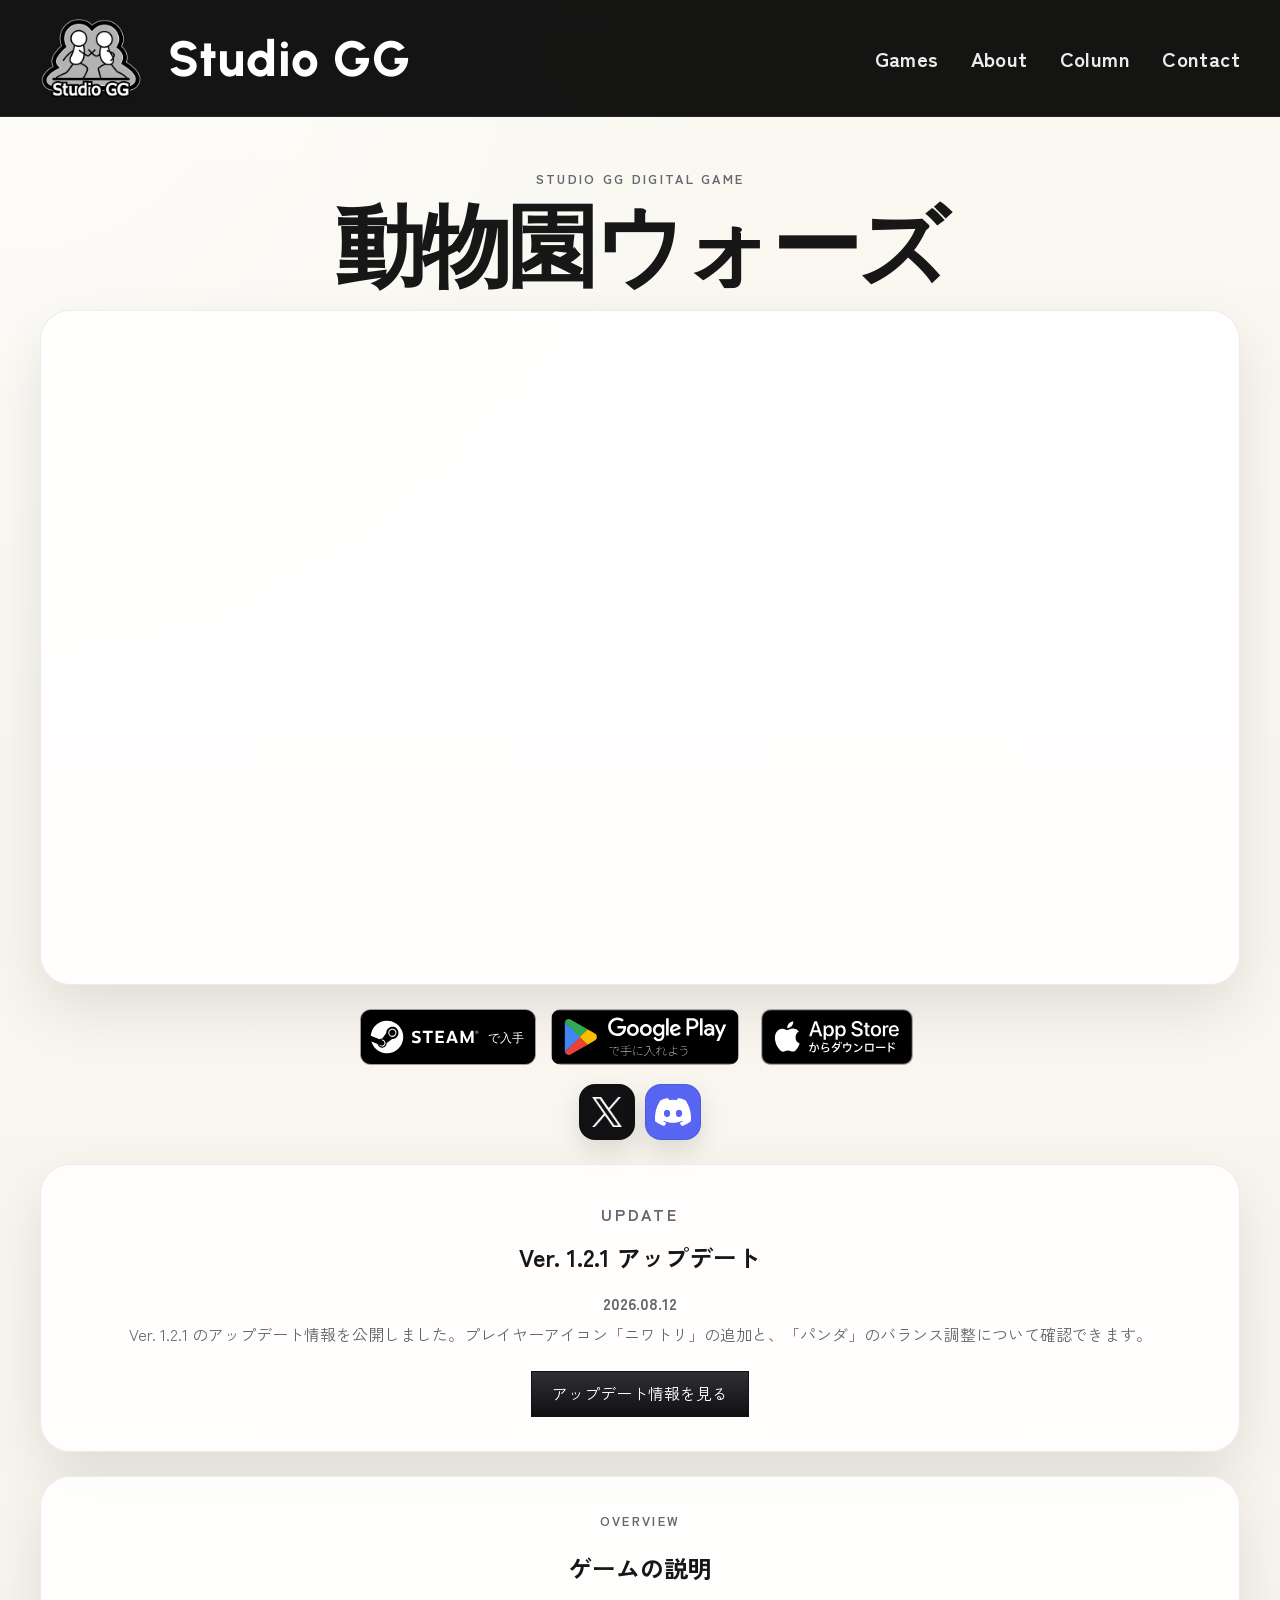
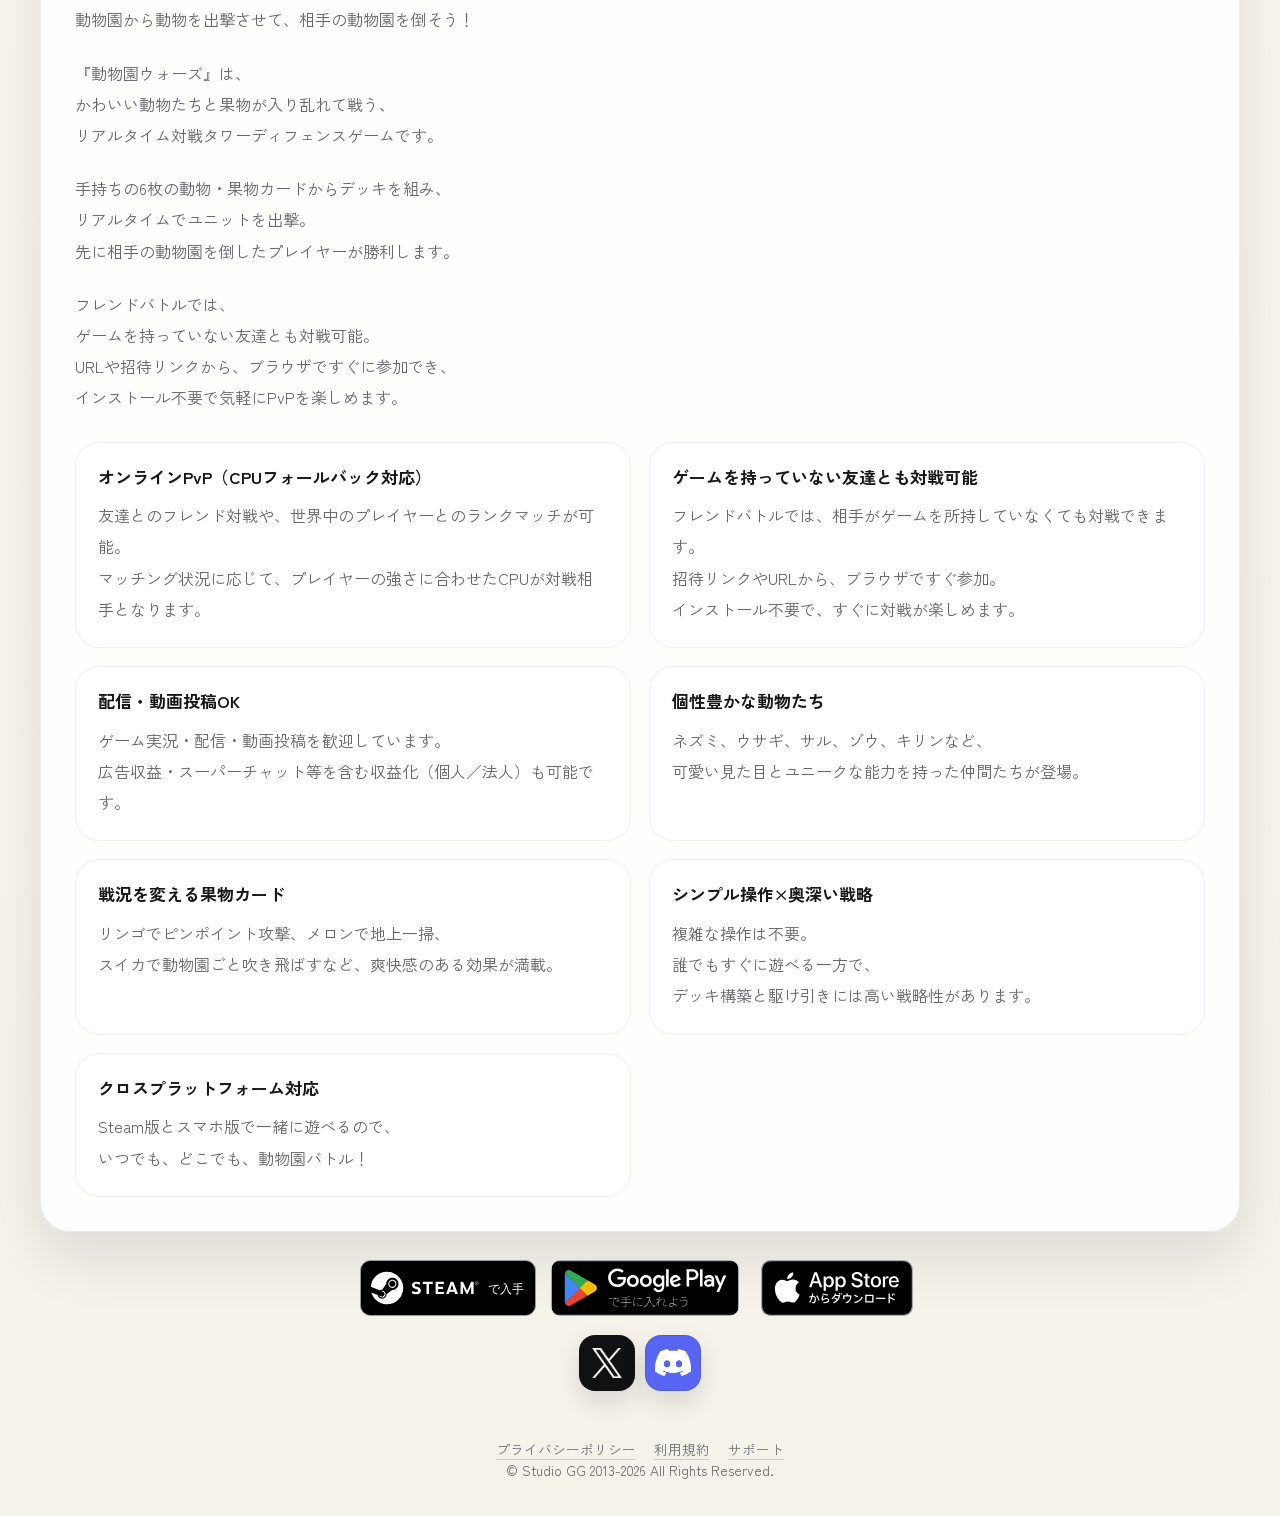
==== commit 038e263c: "Update Zoo Wars ver 1.2.1 notes" ====
--- a/zoowars/index.html
+++ b/zoowars/index.html
@@ -103,10 +103,10 @@
         <div class="zoowars-update-card">
           <div class="zoowars-section-heading">
             <p class="zoowars-eyebrow">Update</p>
-            <h2>Ver. 1.2.0 アップデート</h2>
+            <h2>Ver. 1.2.1 アップデート</h2>
           </div>
-          <p class="zoowars-update-date">2026.08.09</p>
-          <p>Ver. 1.2.0 のアップデート情報を公開しました。新カード「ニワトリ」の追加、バランス調整、アカウント自動連携機能の追加、フレンドバトル周りの不具合修正について確認できます。</p>
+          <p class="zoowars-update-date">2026.08.12</p>
+          <p>Ver. 1.2.1 のアップデート情報を公開しました。プレイヤーアイコン「ニワトリ」の追加と、「パンダ」のバランス調整について確認できます。</p>
           <p class="zoowars-update-actions">
             <a class="button primary" href="updates.html">アップデート情報を見る</a>
           </p>
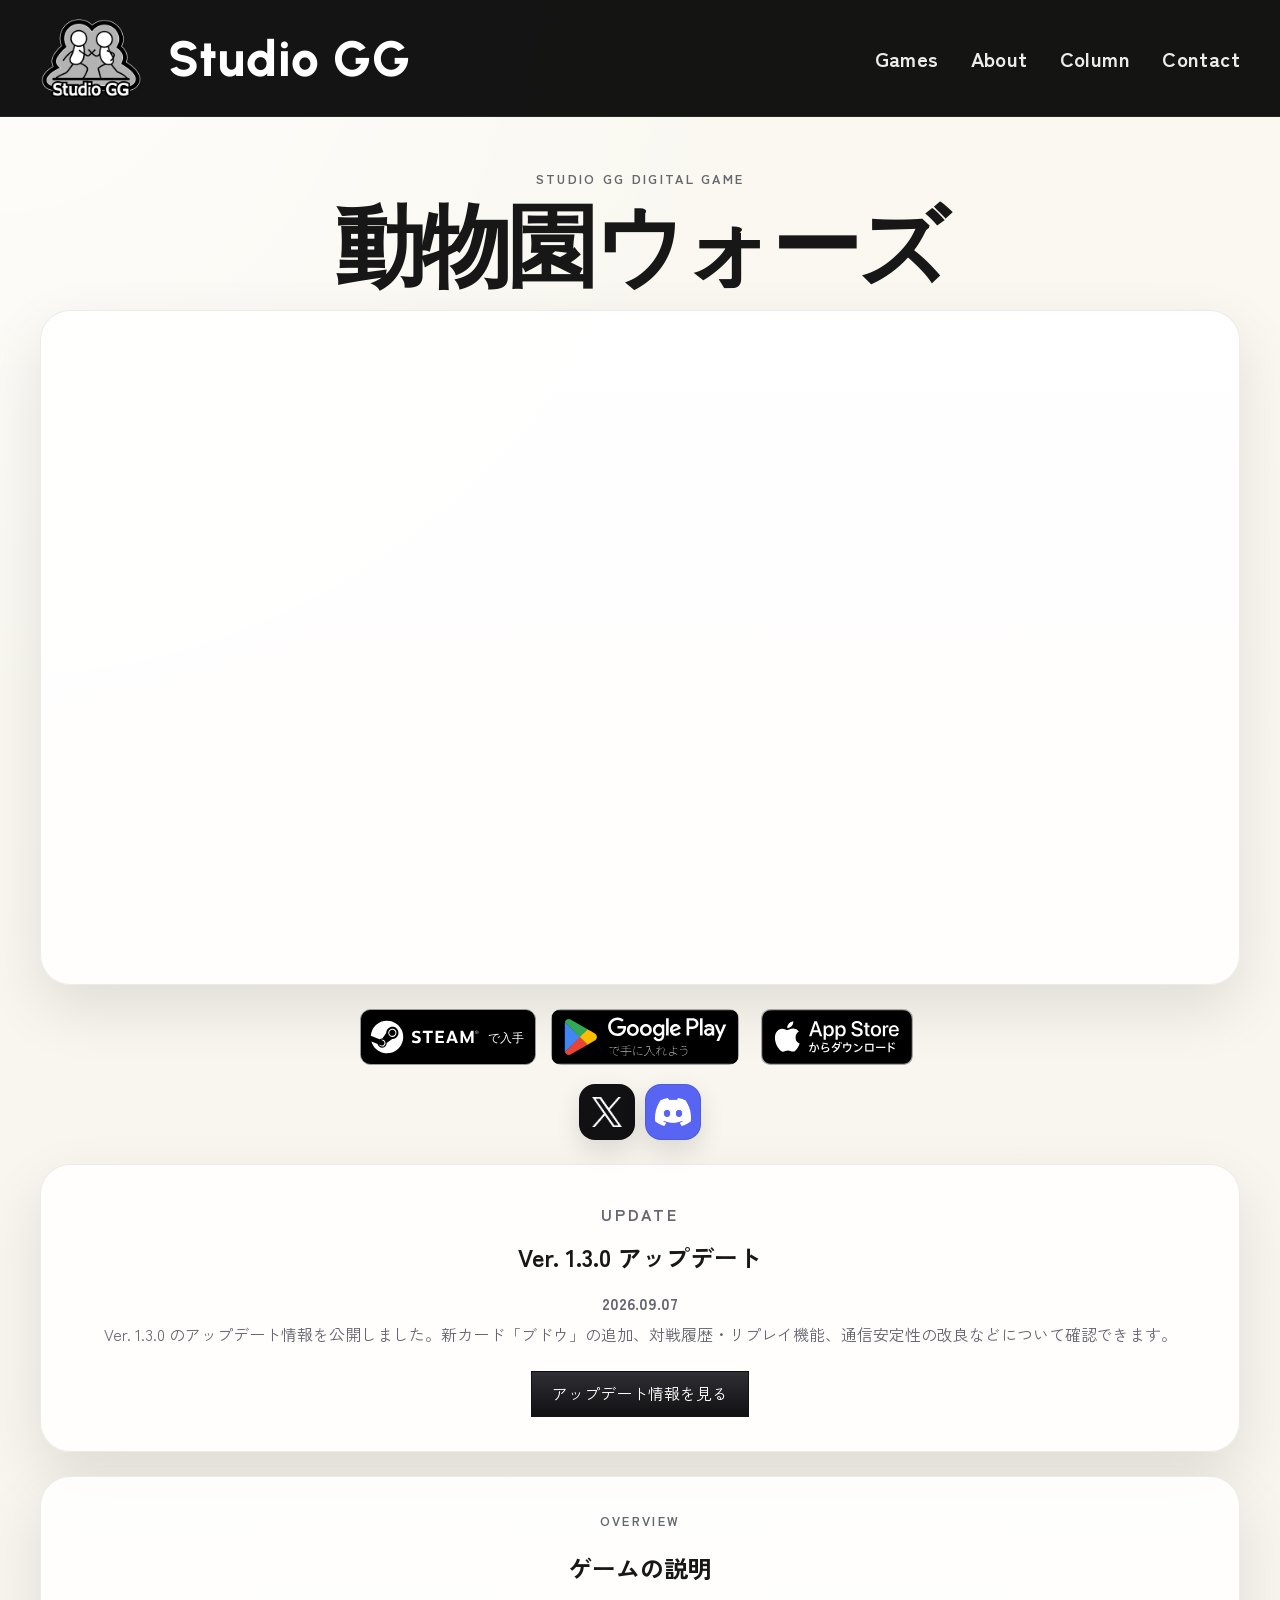
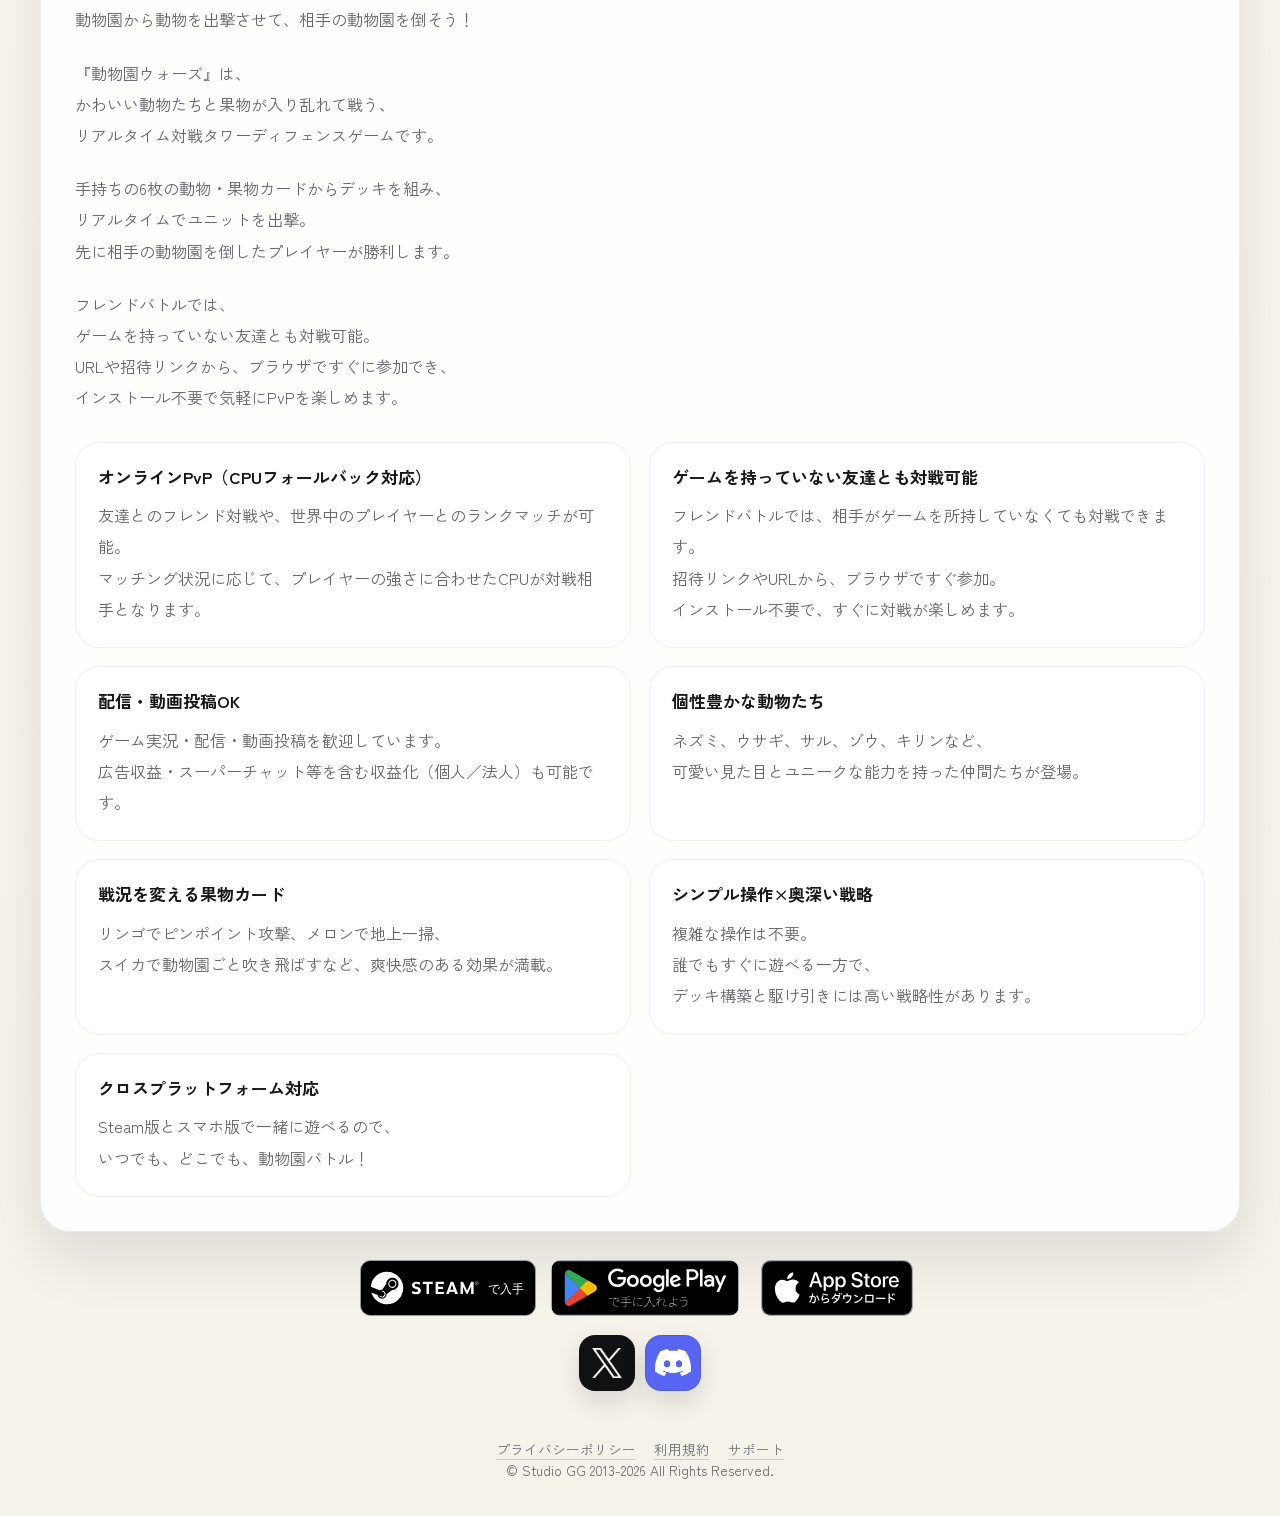
==== commit 1ad34c55: "Update ZooWars to version 1.3.0" ====
--- a/zoowars/index.html
+++ b/zoowars/index.html
@@ -103,10 +103,10 @@
         <div class="zoowars-update-card">
           <div class="zoowars-section-heading">
             <p class="zoowars-eyebrow">Update</p>
-            <h2>Ver. 1.2.1 アップデート</h2>
+            <h2>Ver. 1.3.0 アップデート</h2>
           </div>
-          <p class="zoowars-update-date">2026.08.12</p>
-          <p>Ver. 1.2.1 のアップデート情報を公開しました。プレイヤーアイコン「ニワトリ」の追加と、「パンダ」のバランス調整について確認できます。</p>
+          <p class="zoowars-update-date">2026.09.07</p>
+          <p>Ver. 1.3.0 のアップデート情報を公開しました。新カード「ブドウ」の追加、対戦履歴・リプレイ機能、通信安定性の改良などについて確認できます。</p>
           <p class="zoowars-update-actions">
             <a class="button primary" href="updates.html">アップデート情報を見る</a>
           </p>
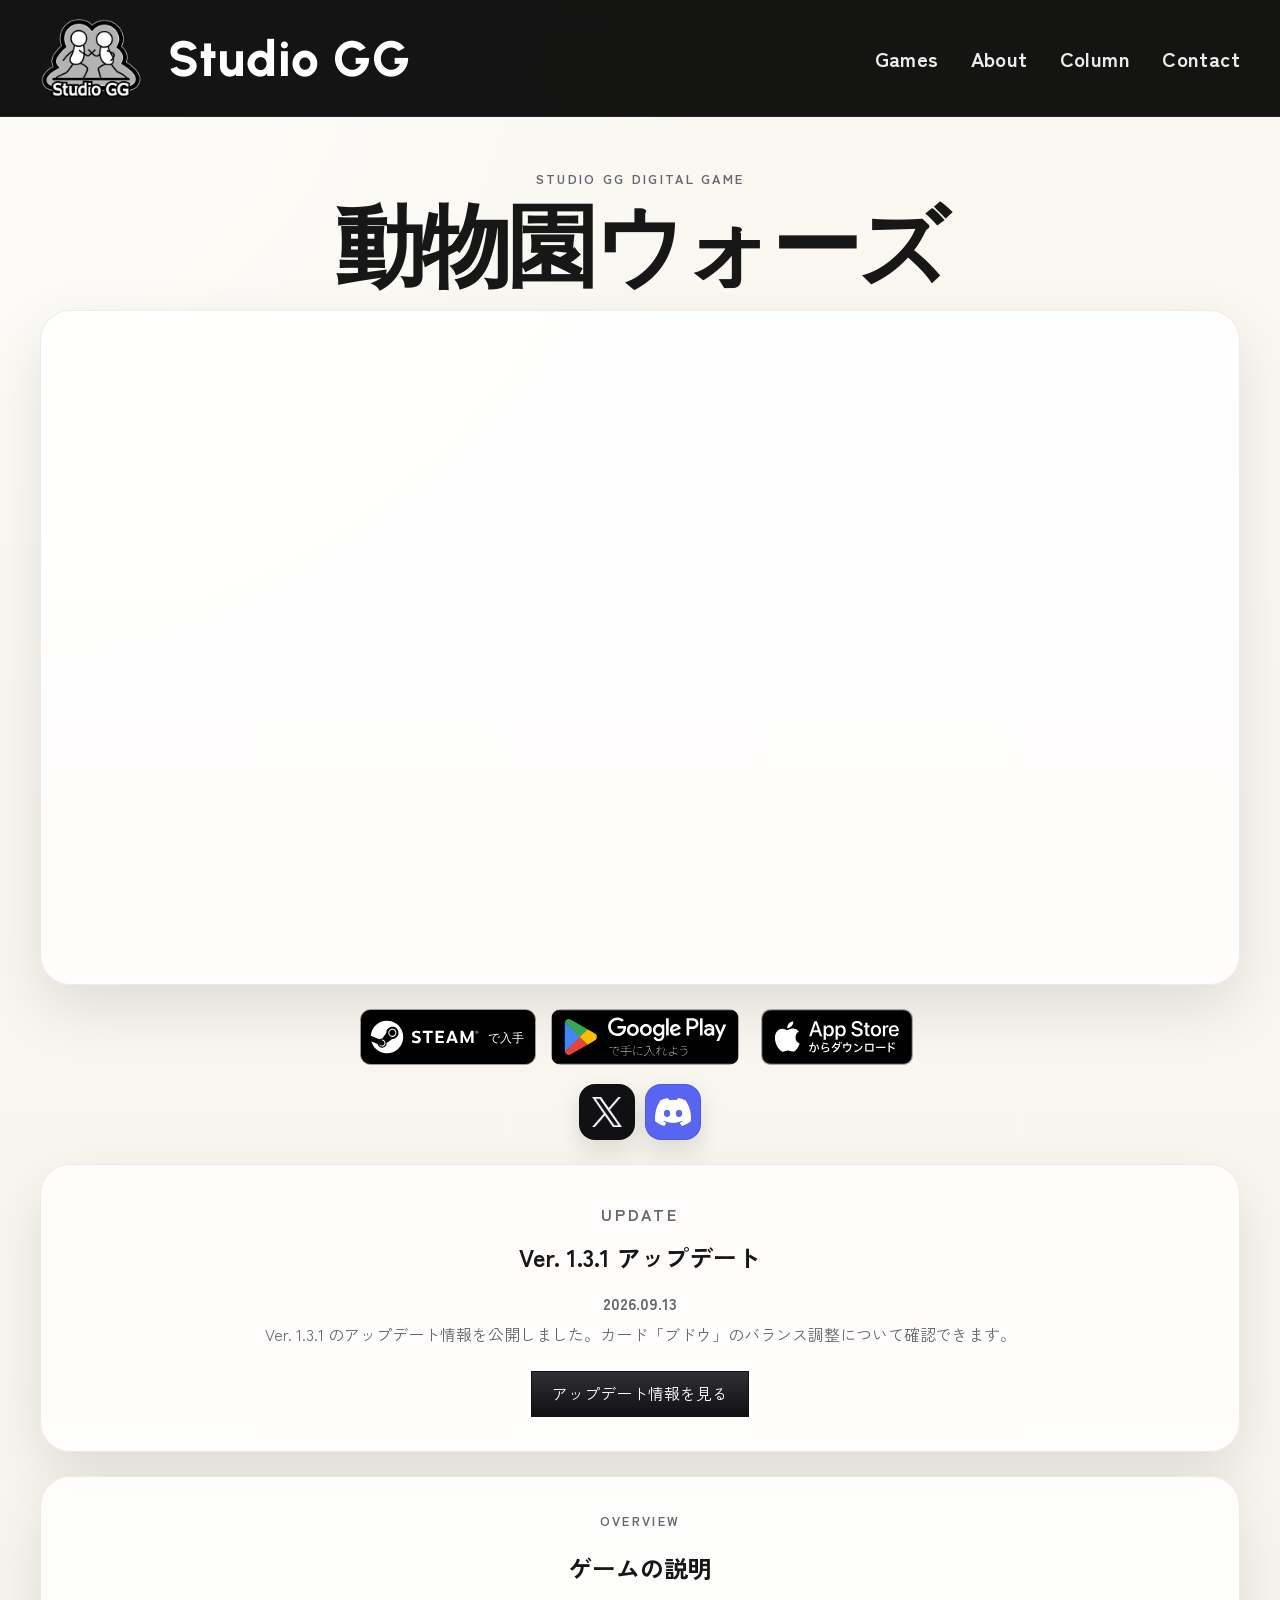
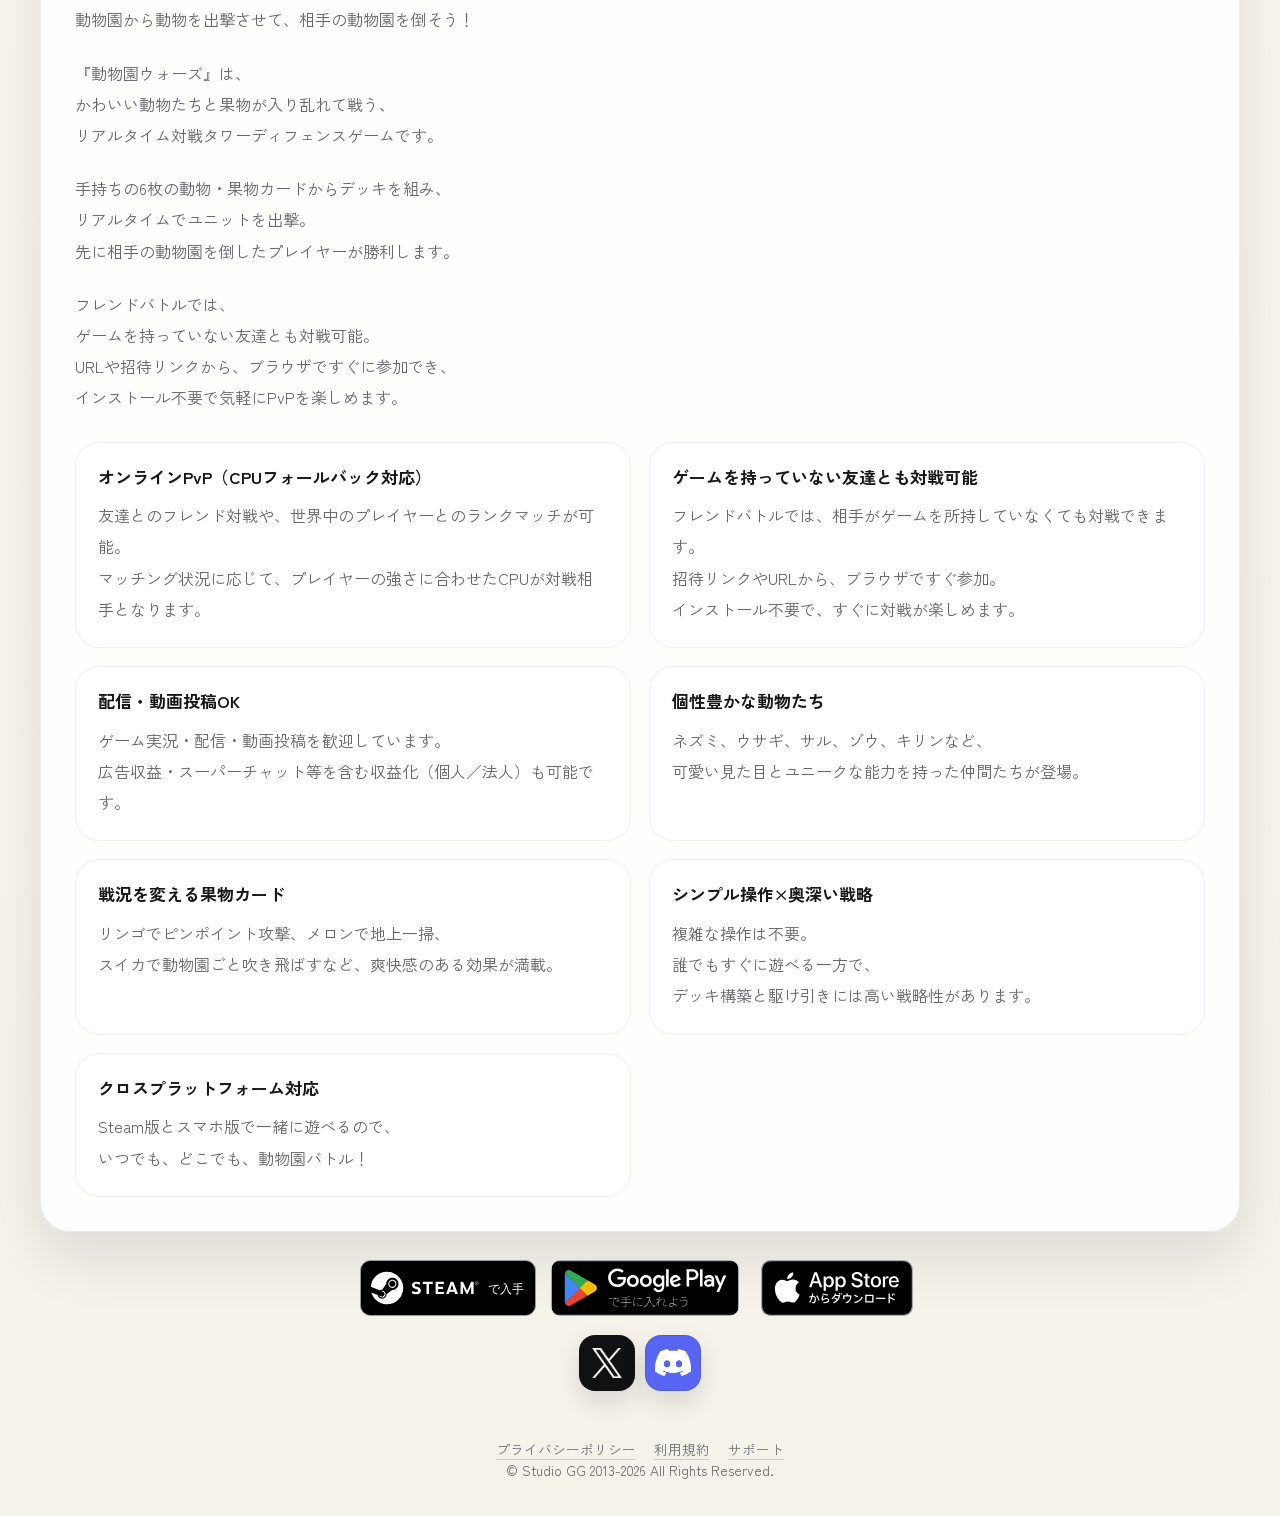
==== commit 58c0e8c2: "Update ZooWars to version 1.3.1" ====
--- a/zoowars/index.html
+++ b/zoowars/index.html
@@ -103,10 +103,10 @@
         <div class="zoowars-update-card">
           <div class="zoowars-section-heading">
             <p class="zoowars-eyebrow">Update</p>
-            <h2>Ver. 1.3.0 アップデート</h2>
+            <h2>Ver. 1.3.1 アップデート</h2>
           </div>
-          <p class="zoowars-update-date">2026.09.07</p>
-          <p>Ver. 1.3.0 のアップデート情報を公開しました。新カード「ブドウ」の追加、対戦履歴・リプレイ機能、通信安定性の改良などについて確認できます。</p>
+          <p class="zoowars-update-date">2026.09.13</p>
+          <p>Ver. 1.3.1 のアップデート情報を公開しました。カード「ブドウ」のバランス調整について確認できます。</p>
           <p class="zoowars-update-actions">
             <a class="button primary" href="updates.html">アップデート情報を見る</a>
           </p>
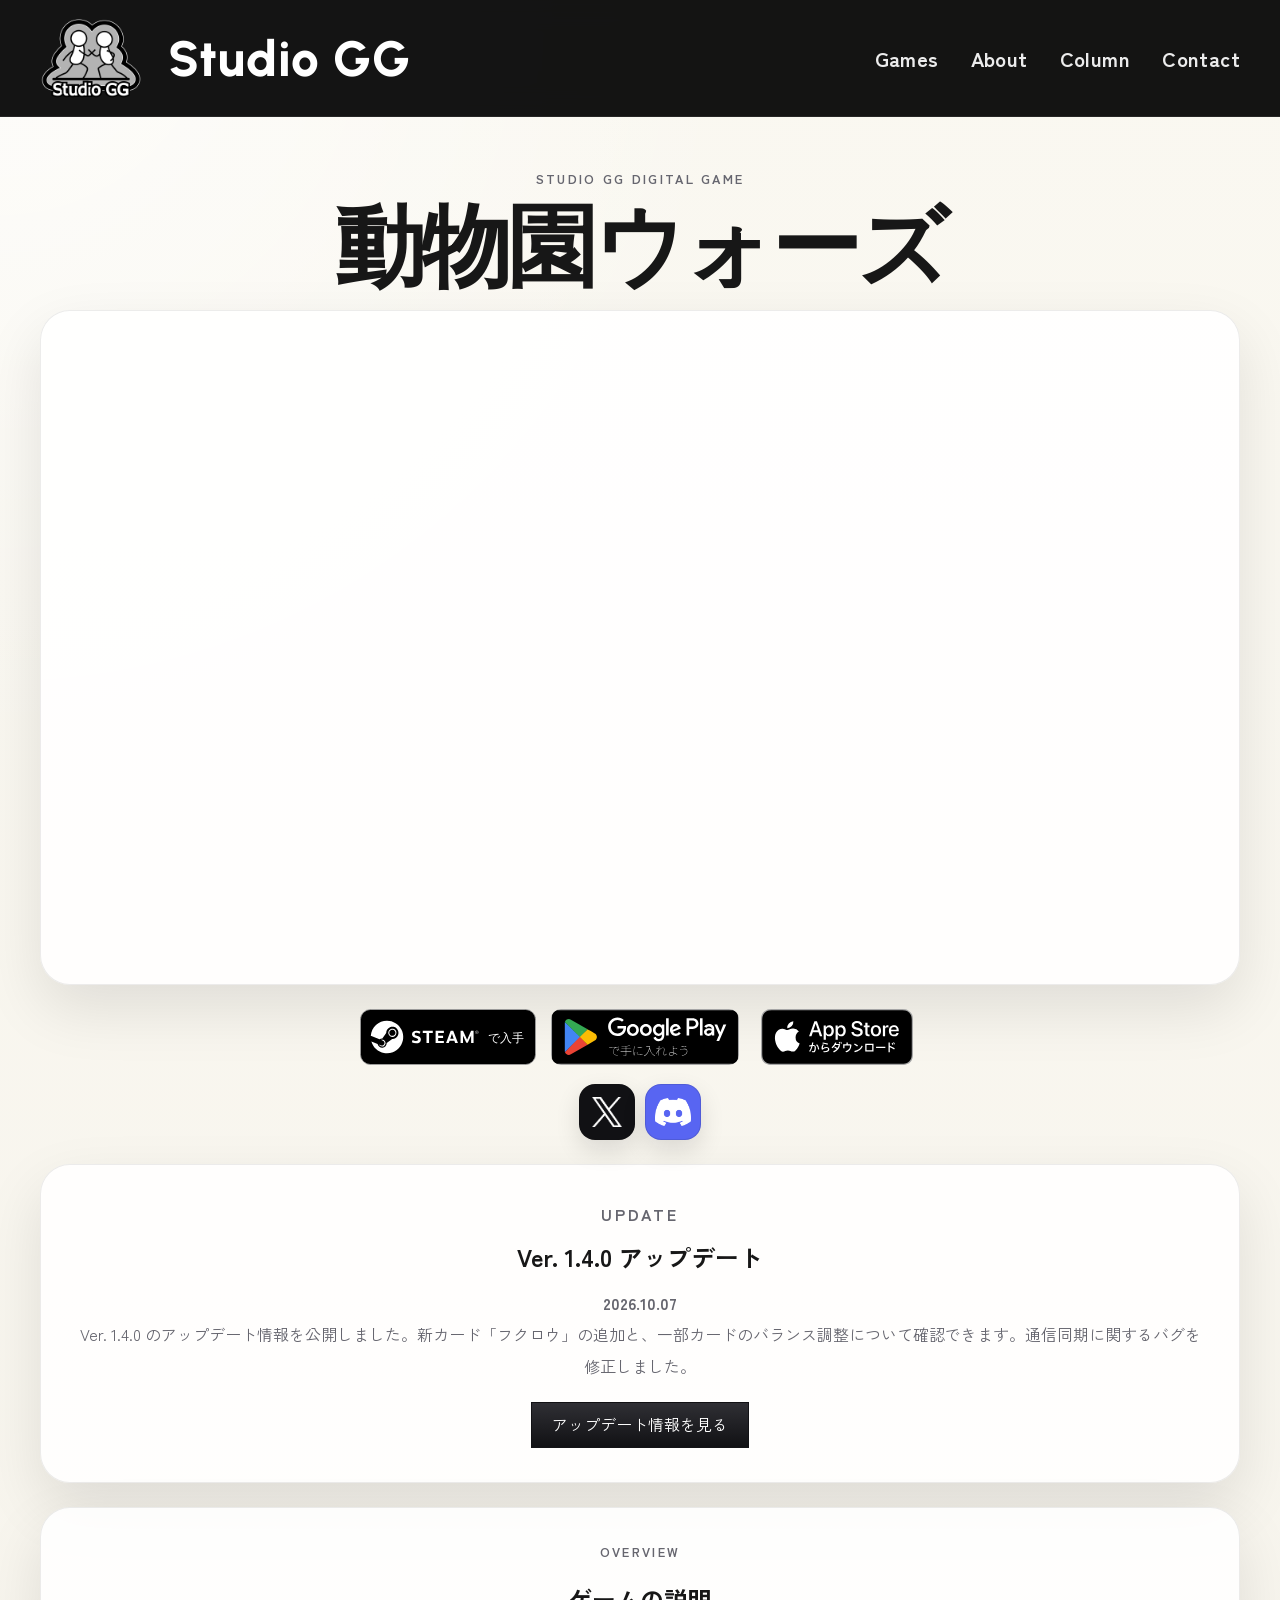
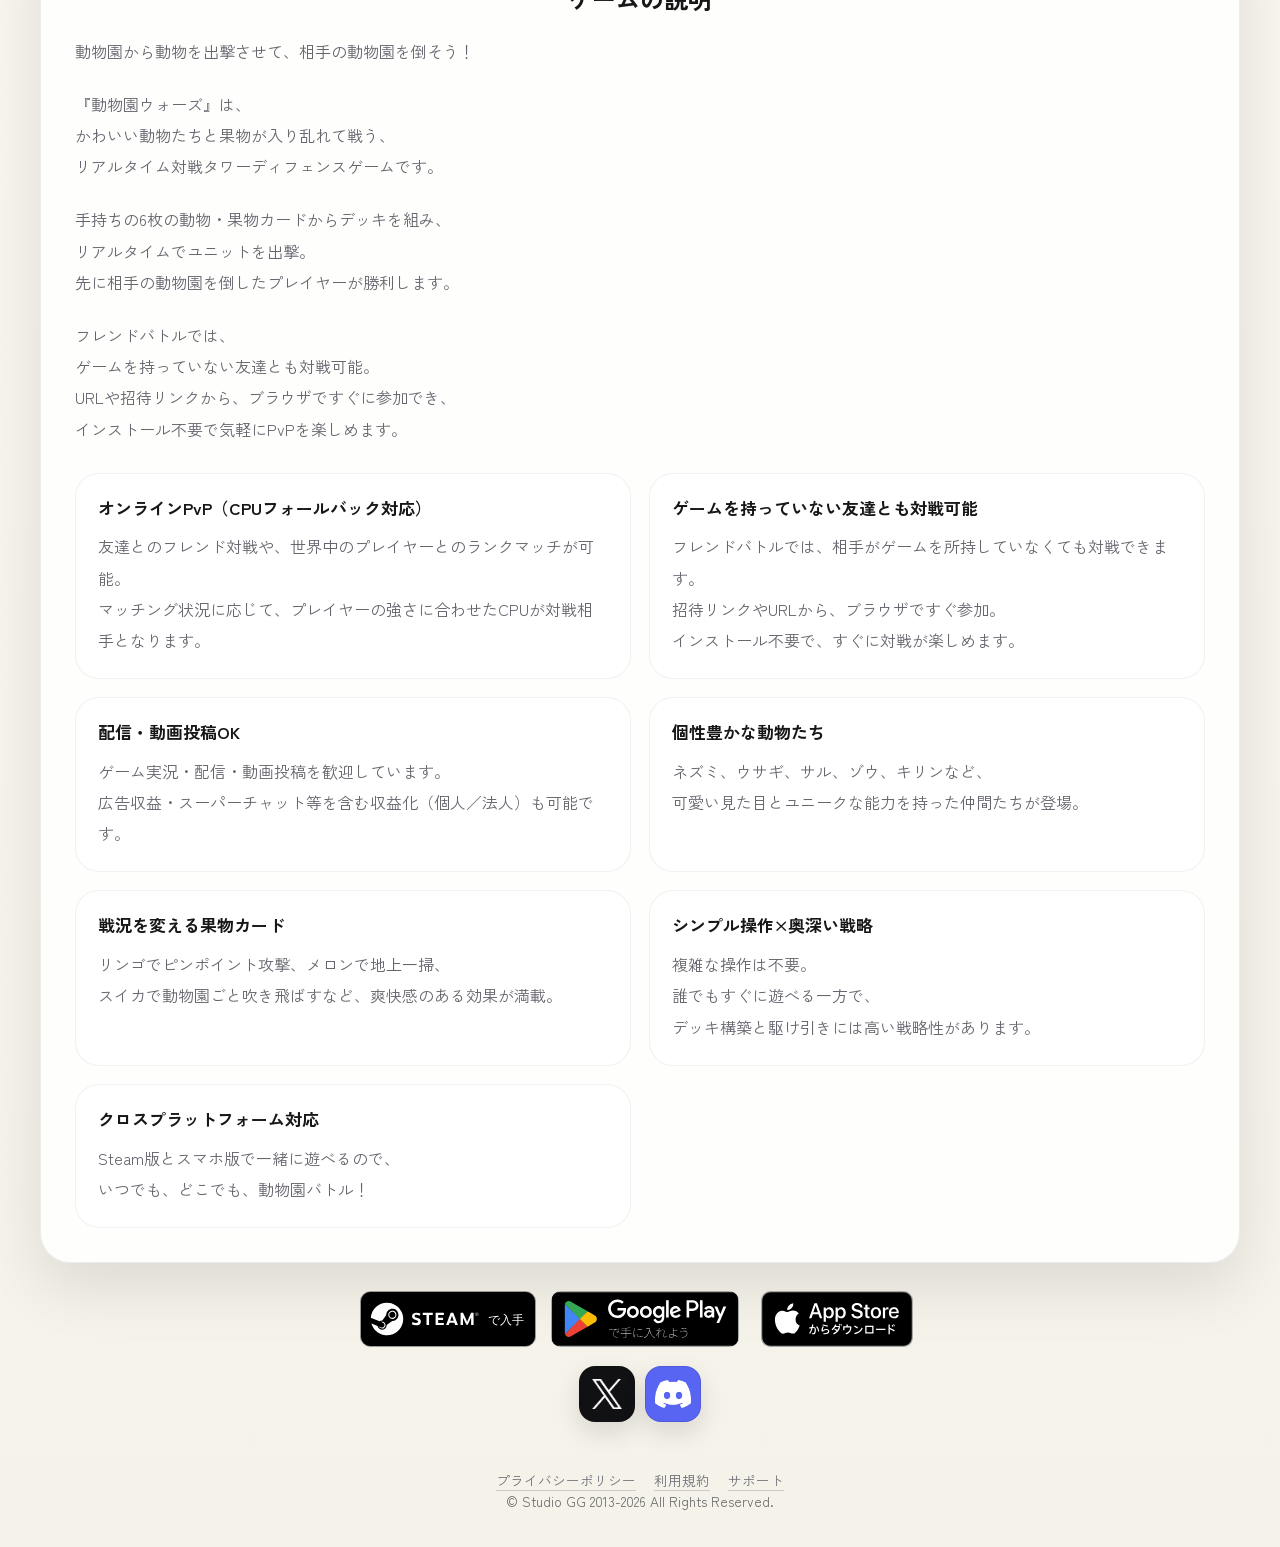
==== commit fb8af958: "Update Zoo Wars v1.4.0 news for October 7" ====
--- a/zoowars/index.html
+++ b/zoowars/index.html
@@ -103,10 +103,10 @@
         <div class="zoowars-update-card">
           <div class="zoowars-section-heading">
             <p class="zoowars-eyebrow">Update</p>
-            <h2>Ver. 1.3.1 アップデート</h2>
+            <h2>Ver. 1.4.0 アップデート</h2>
           </div>
-          <p class="zoowars-update-date">2026.09.13</p>
-          <p>Ver. 1.3.1 のアップデート情報を公開しました。カード「ブドウ」のバランス調整について確認できます。</p>
+          <p class="zoowars-update-date">2026.10.07</p>
+          <p>Ver. 1.4.0 のアップデート情報を公開しました。新カード「フクロウ」の追加と、一部カードのバランス調整について確認できます。通信同期に関するバグを修正しました。</p>
           <p class="zoowars-update-actions">
             <a class="button primary" href="updates.html">アップデート情報を見る</a>
           </p>
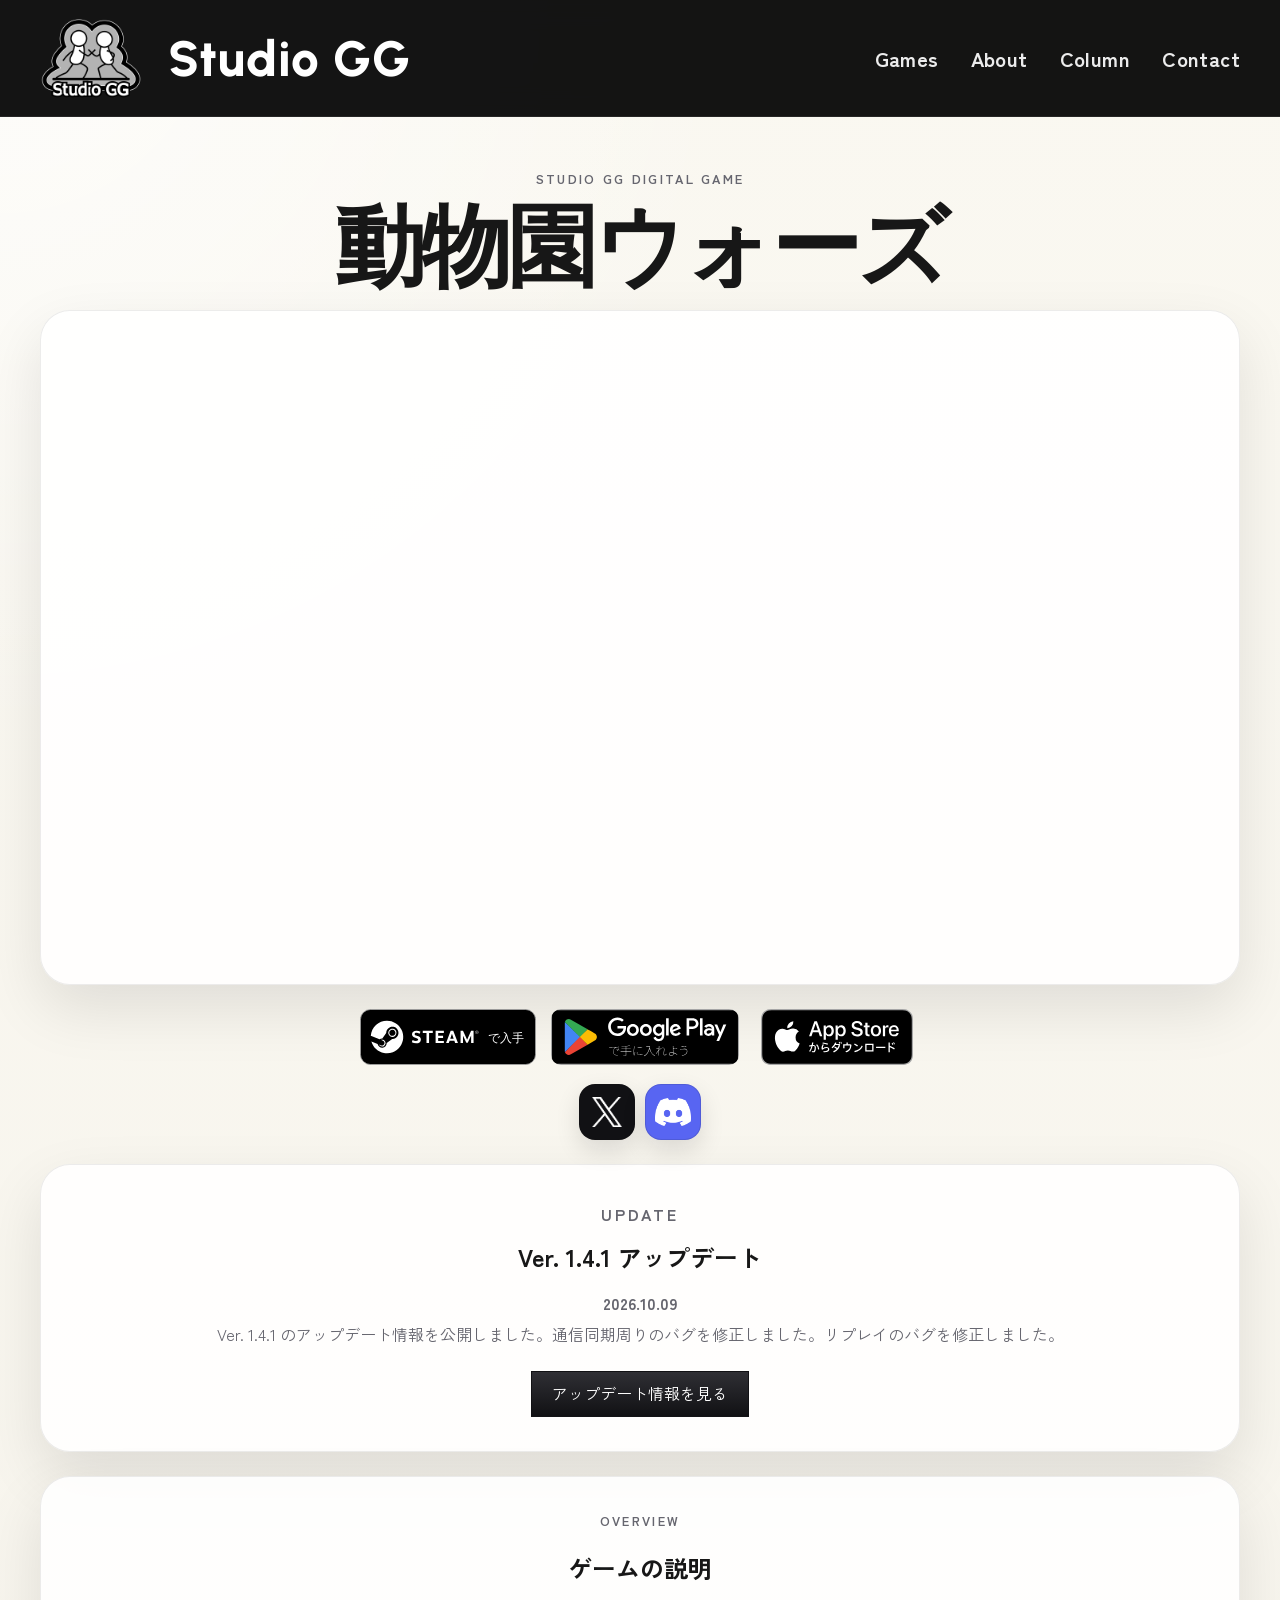
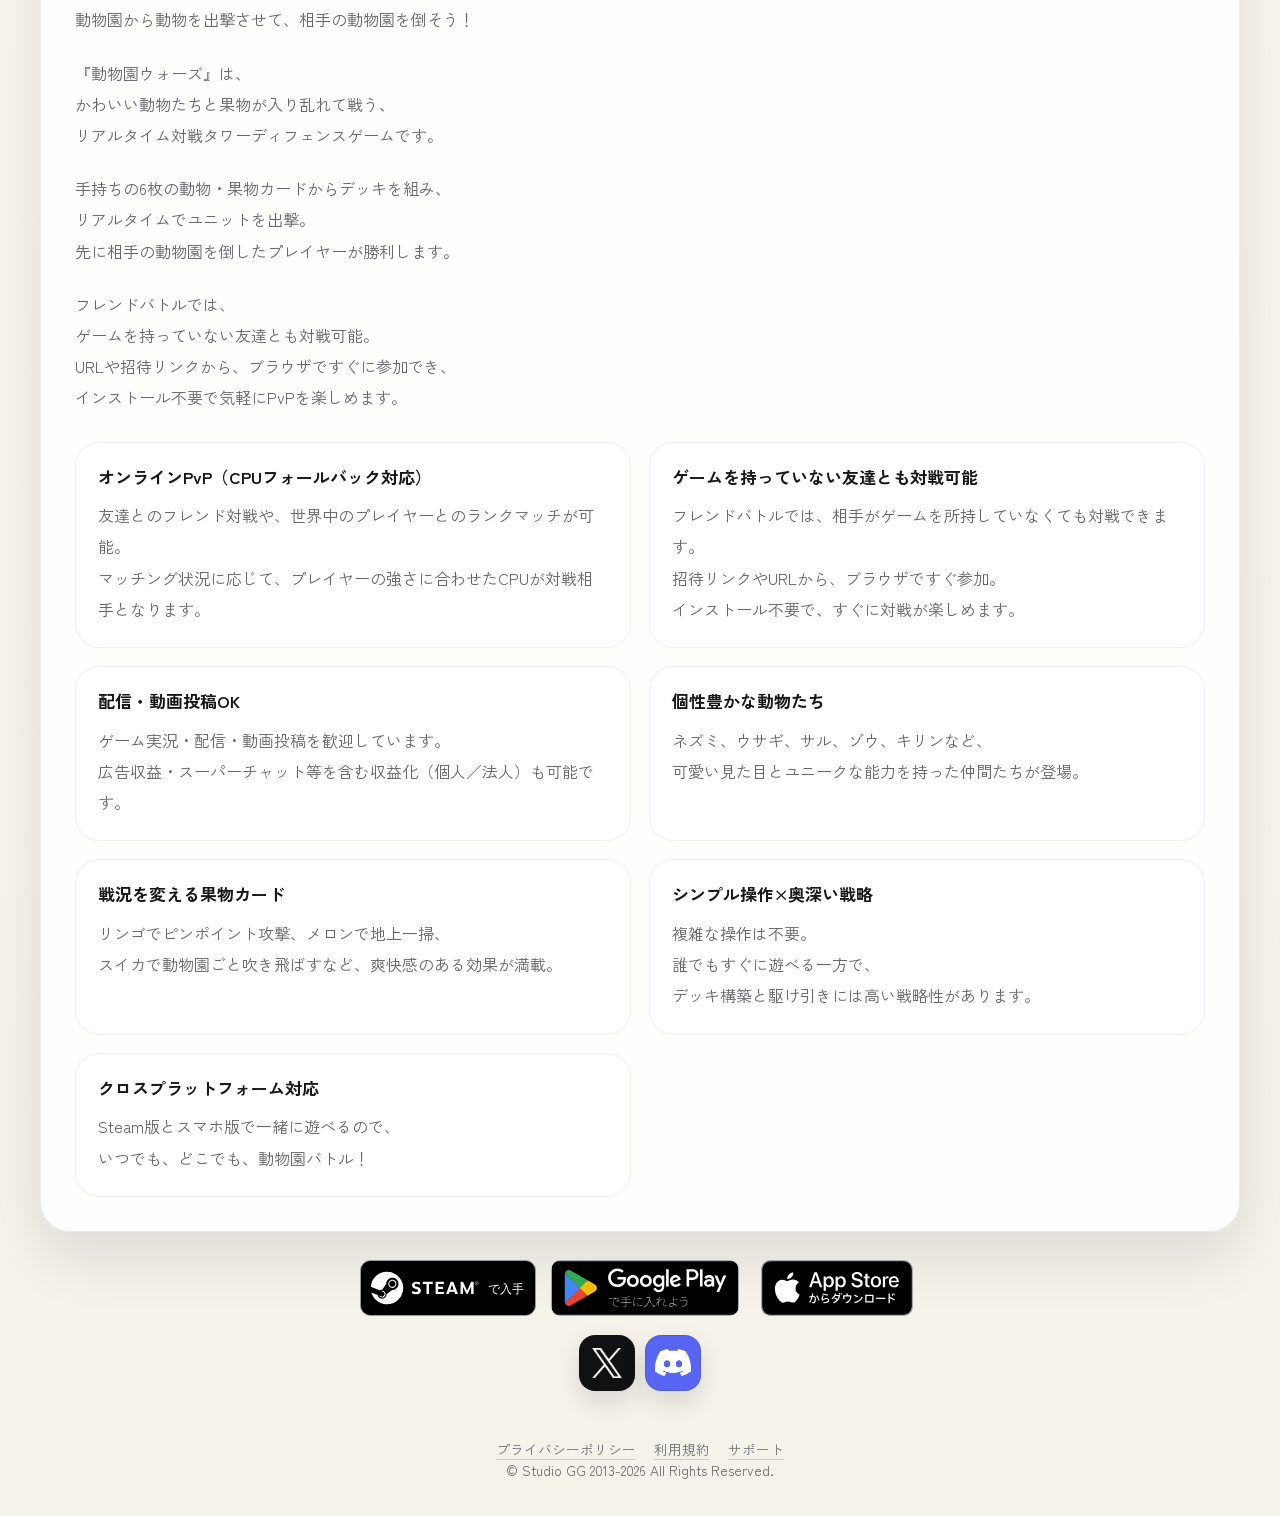
==== commit 1874bb4c: "Add Zoo Wars v1.4.1 update for October 9" ====
--- a/zoowars/index.html
+++ b/zoowars/index.html
@@ -36,9 +36,6 @@
   <link rel="preconnect" href="https://fonts.gstatic.com" crossorigin>
   <link href="https://fonts.googleapis.com/css2?family=Zen+Kaku+Gothic+New:wght@400;500;700;900&family=Urbanist:wght@700;800&display=swap" rel="stylesheet">
   <link rel="icon" type="image/png" href="../assets/StudioGG_Logo.png">
-  <link rel="alternate" hreflang="ja" href="https://studiogg.jp/zoowars/">
-  <link rel="alternate" hreflang="en" href="https://studiogg.jp/zoowars/en/">
-  <link rel="alternate" hreflang="ko" href="https://studiogg.jp/zoowars/ko/">
   <link rel="stylesheet" href="../styles.css">
   <link rel="stylesheet" href="zoowars.css">
 </head>
@@ -103,10 +100,10 @@
         <div class="zoowars-update-card">
           <div class="zoowars-section-heading">
             <p class="zoowars-eyebrow">Update</p>
-            <h2>Ver. 1.4.0 アップデート</h2>
+            <h2>Ver. 1.4.1 アップデート</h2>
           </div>
-          <p class="zoowars-update-date">2026.10.07</p>
-          <p>Ver. 1.4.0 のアップデート情報を公開しました。新カード「フクロウ」の追加と、一部カードのバランス調整について確認できます。通信同期に関するバグを修正しました。</p>
+          <p class="zoowars-update-date">2026.10.09</p>
+          <p>Ver. 1.4.1 のアップデート情報を公開しました。通信同期周りのバグを修正しました。リプレイのバグを修正しました。</p>
           <p class="zoowars-update-actions">
             <a class="button primary" href="updates.html">アップデート情報を見る</a>
           </p>
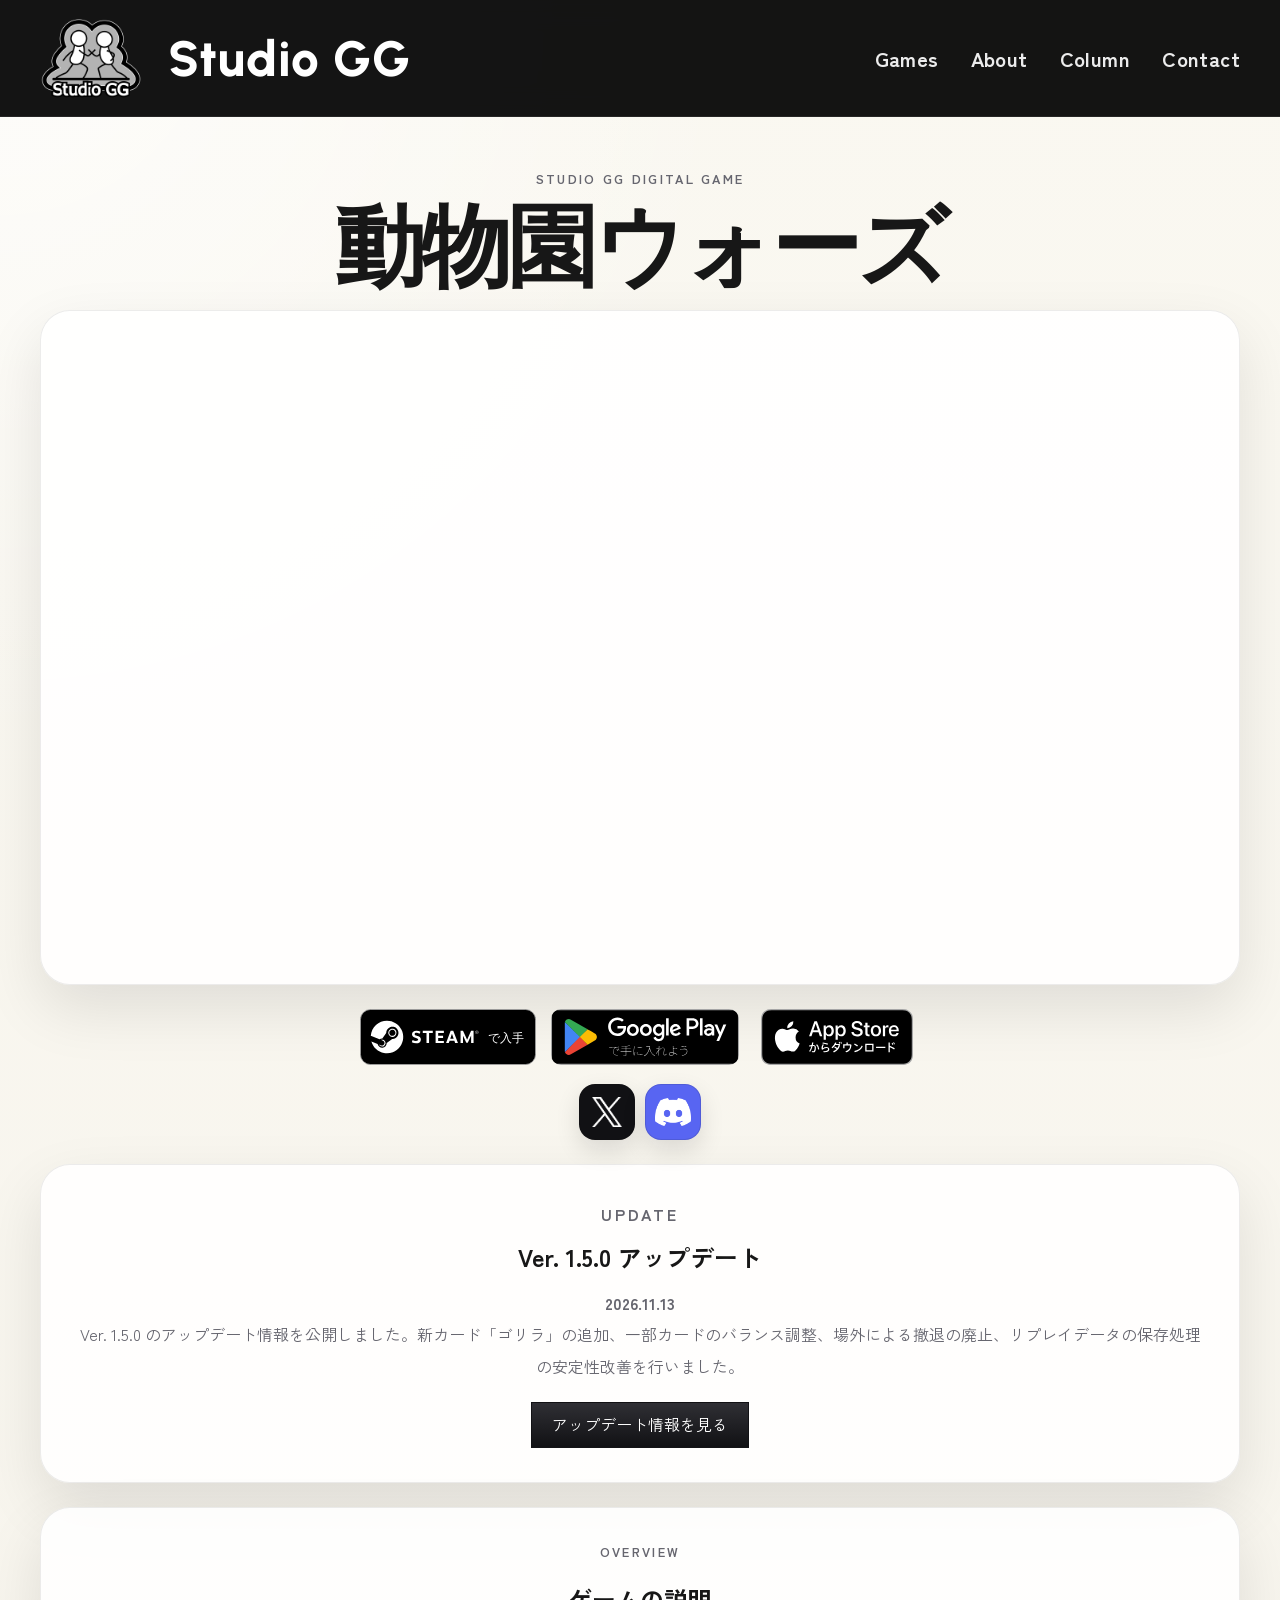
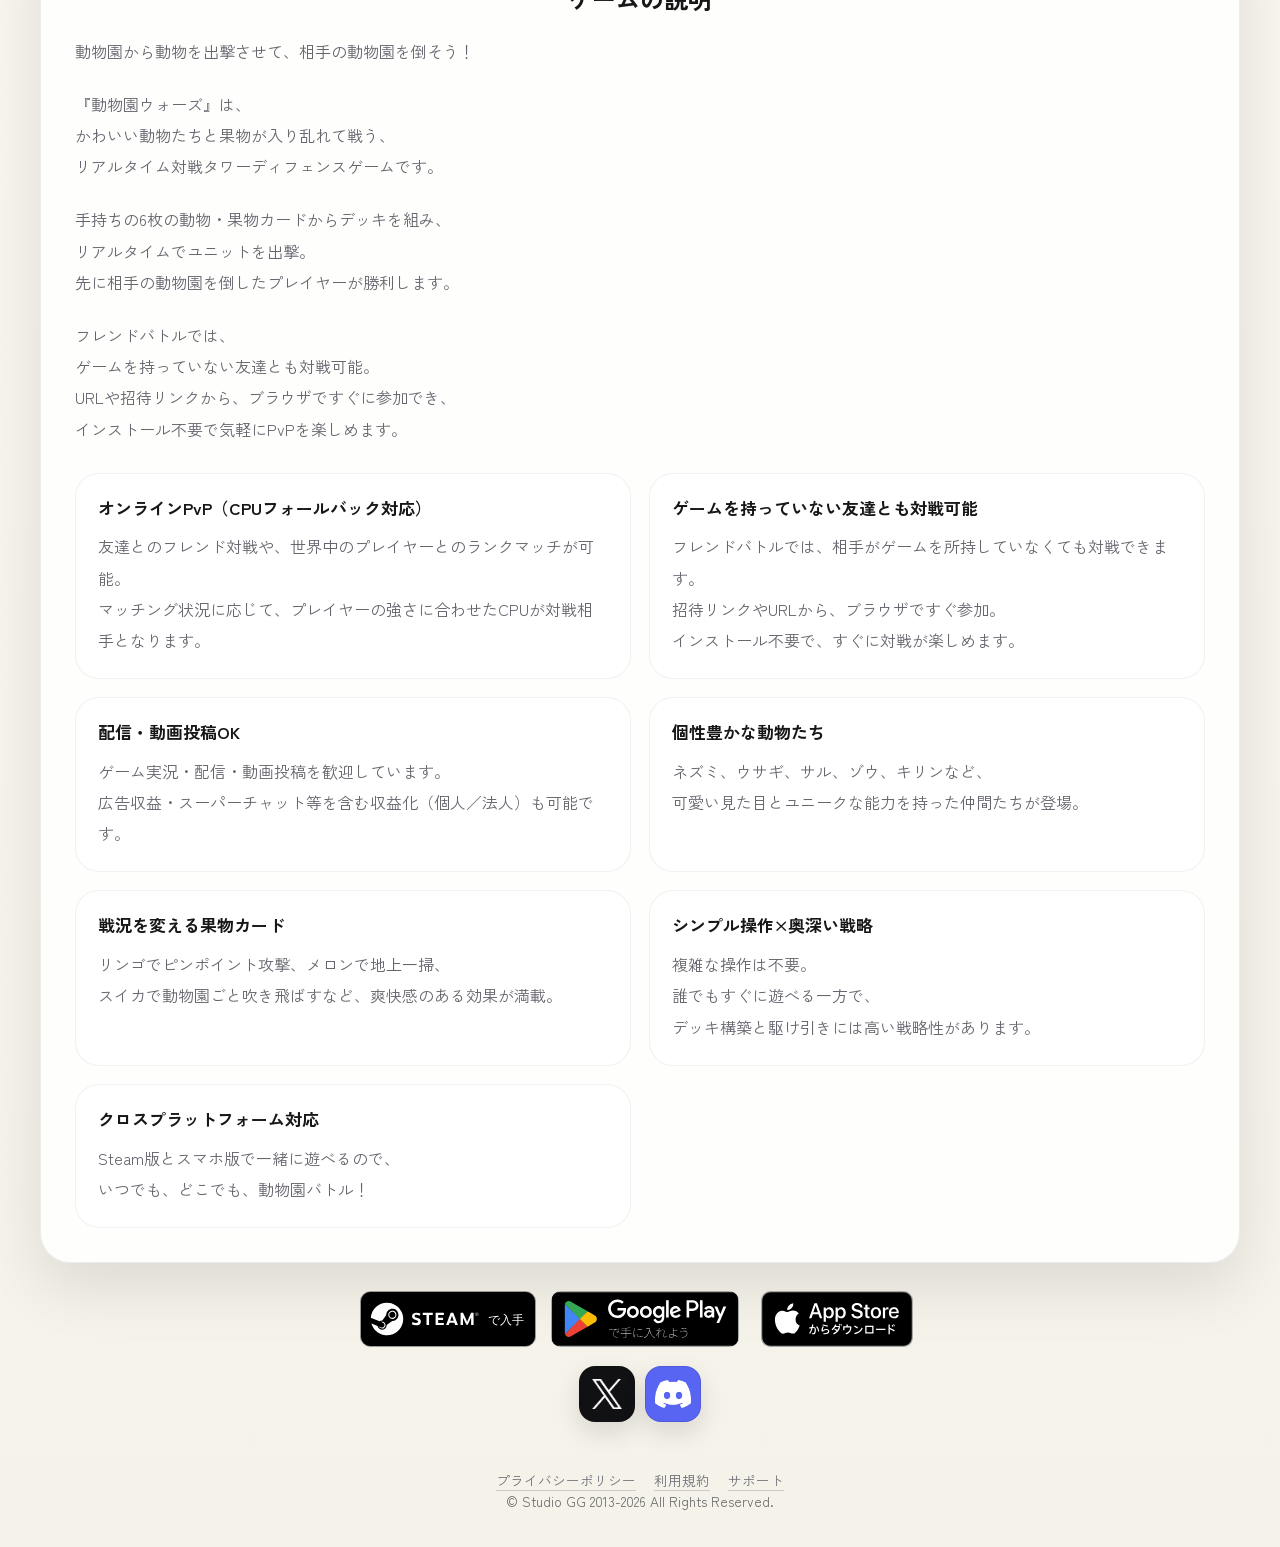
==== commit 79ddb70f: "Add Zoo Wars v1.5.0 update for November 13" ====
--- a/zoowars/index.html
+++ b/zoowars/index.html
@@ -100,10 +100,10 @@
         <div class="zoowars-update-card">
           <div class="zoowars-section-heading">
             <p class="zoowars-eyebrow">Update</p>
-            <h2>Ver. 1.4.1 アップデート</h2>
+            <h2>Ver. 1.5.0 アップデート</h2>
           </div>
-          <p class="zoowars-update-date">2026.10.09</p>
-          <p>Ver. 1.4.1 のアップデート情報を公開しました。通信同期周りのバグを修正しました。リプレイのバグを修正しました。</p>
+          <p class="zoowars-update-date">2026.11.13</p>
+          <p>Ver. 1.5.0 のアップデート情報を公開しました。新カード「ゴリラ」の追加、一部カードのバランス調整、場外による撤退の廃止、リプレイデータの保存処理の安定性改善を行いました。</p>
           <p class="zoowars-update-actions">
             <a class="button primary" href="updates.html">アップデート情報を見る</a>
           </p>
